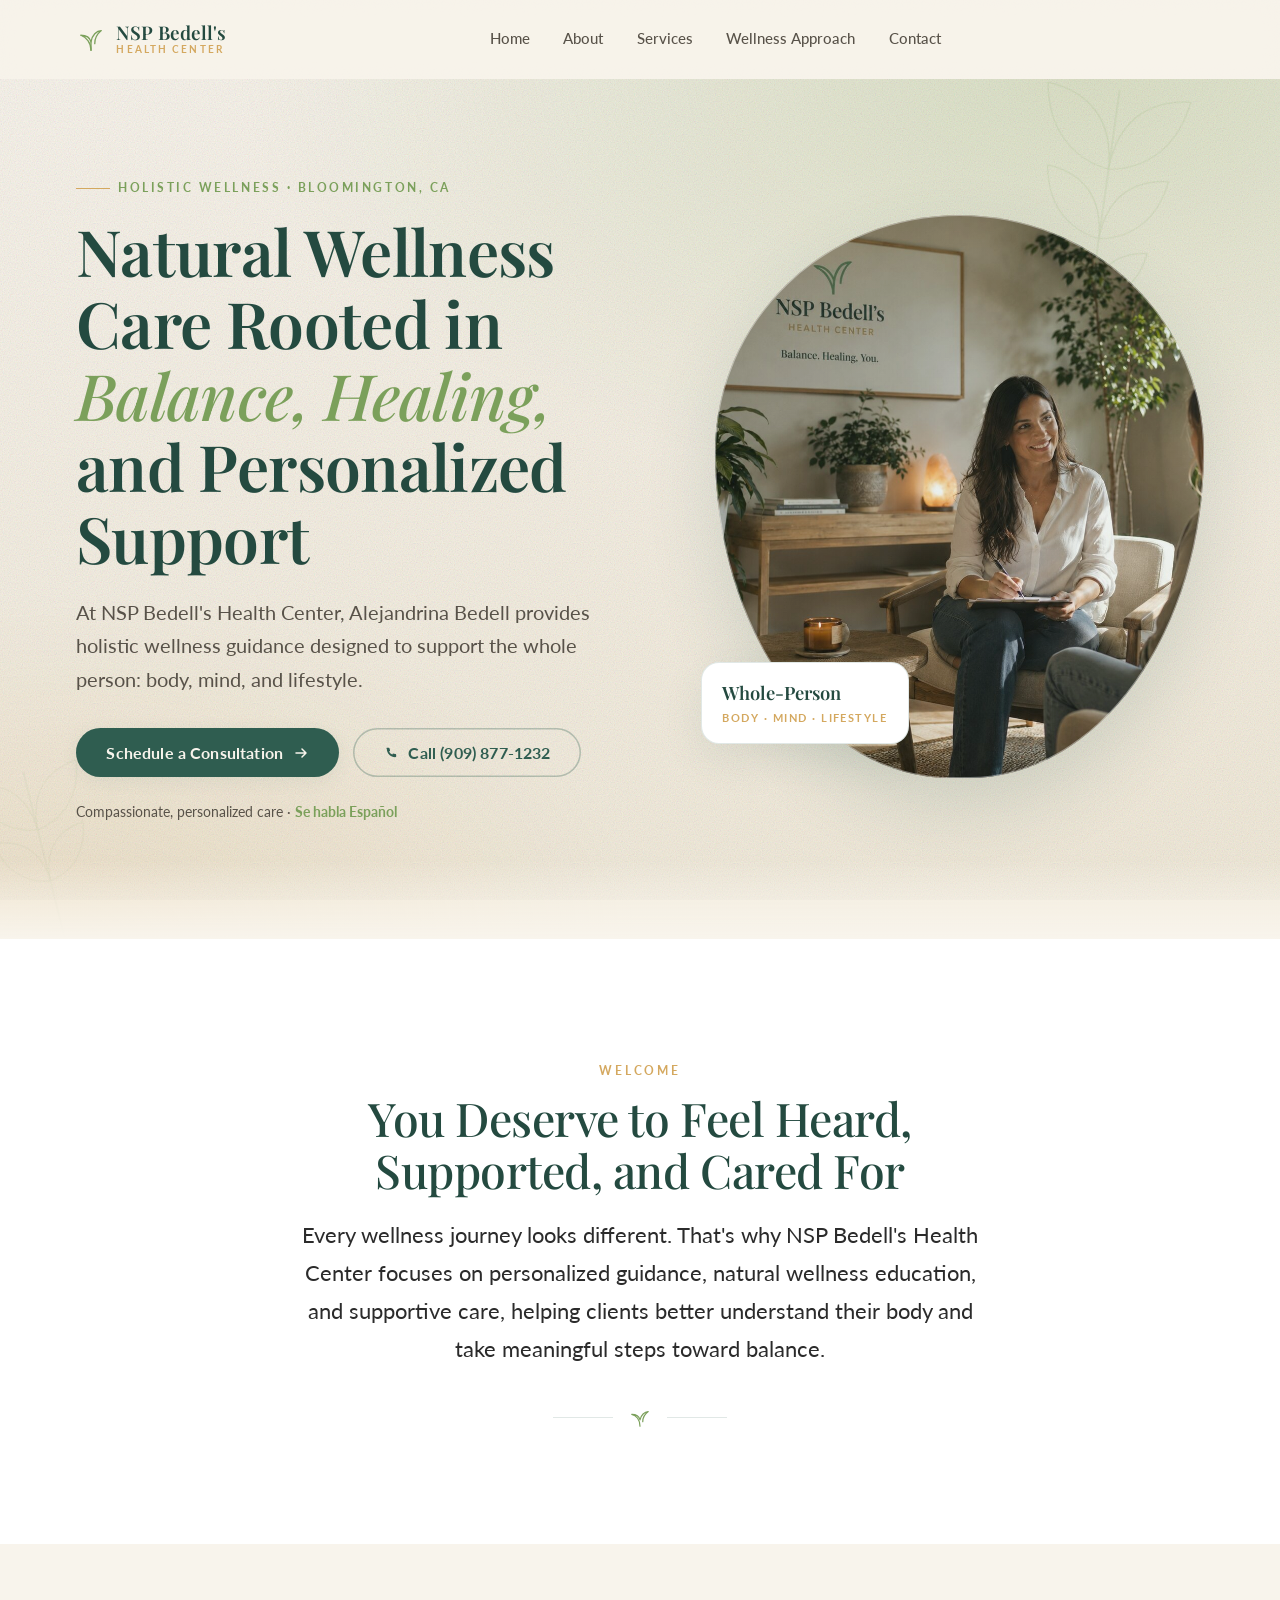
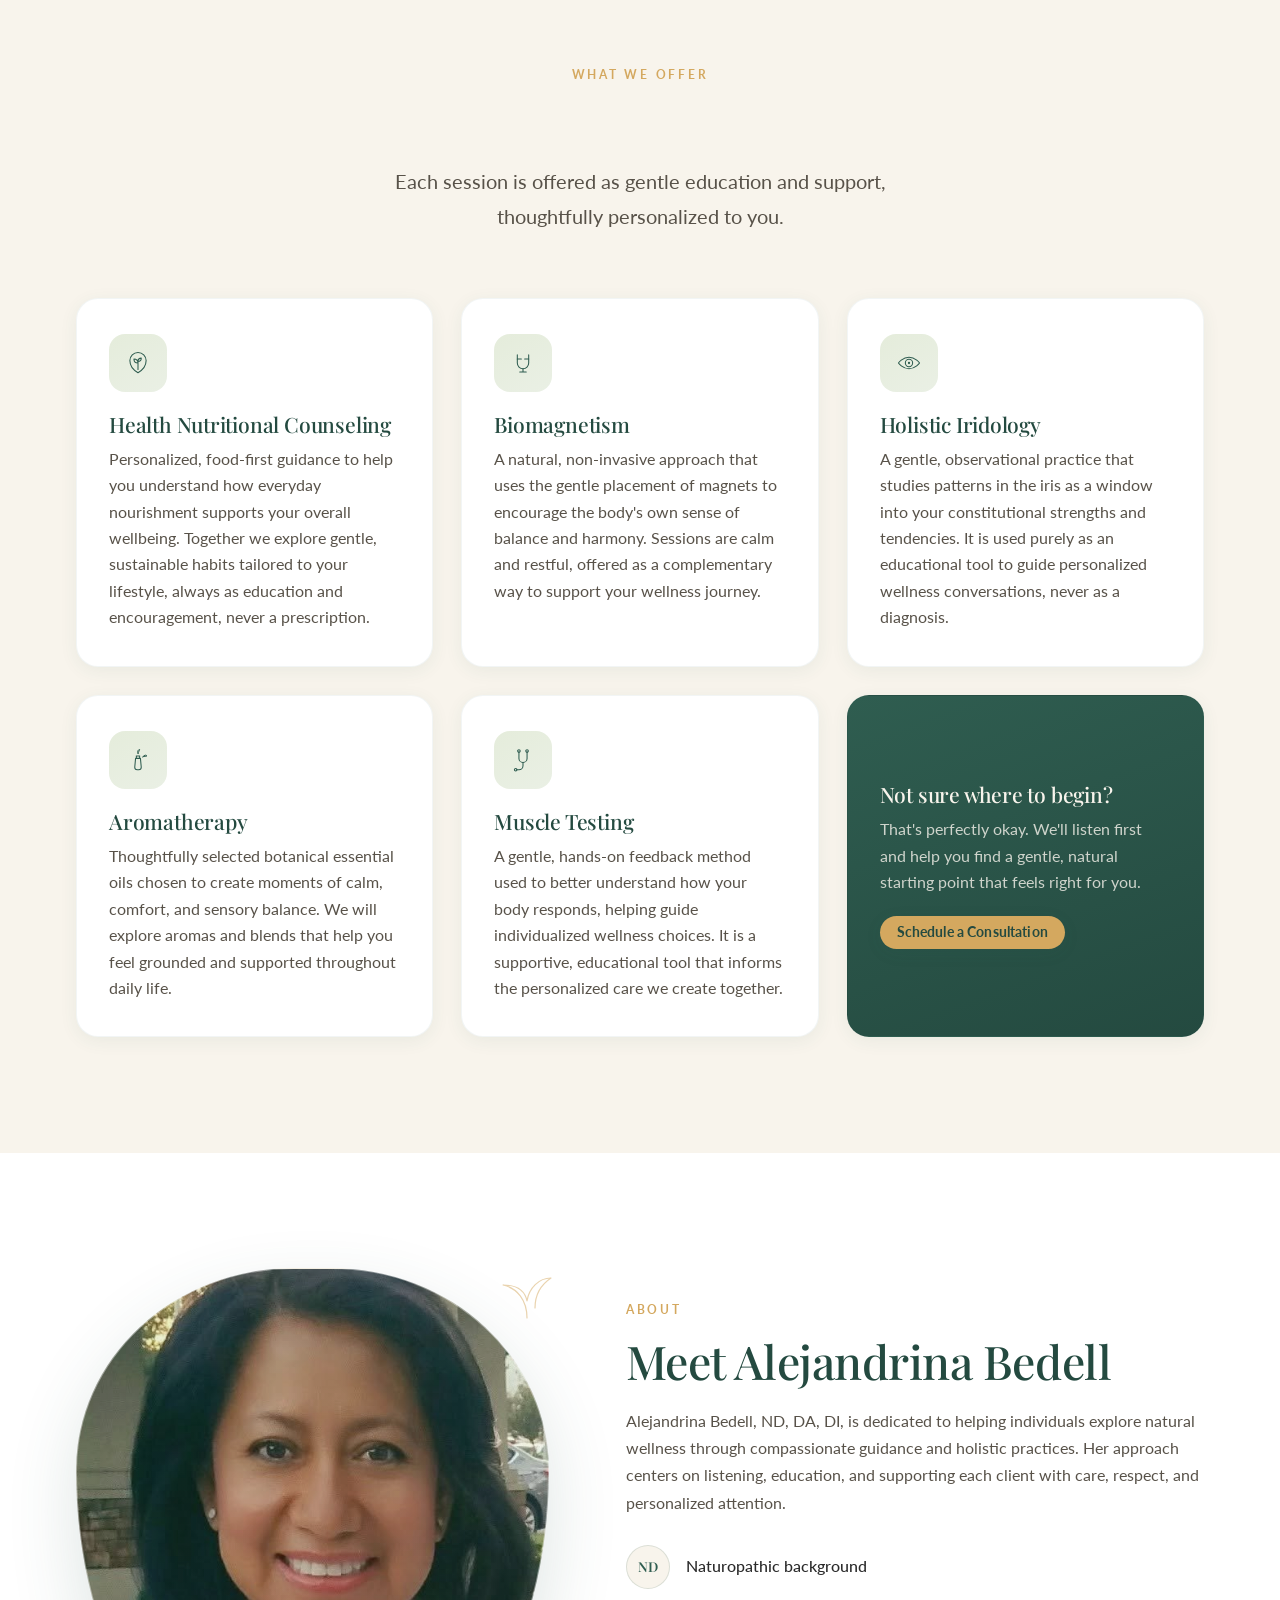
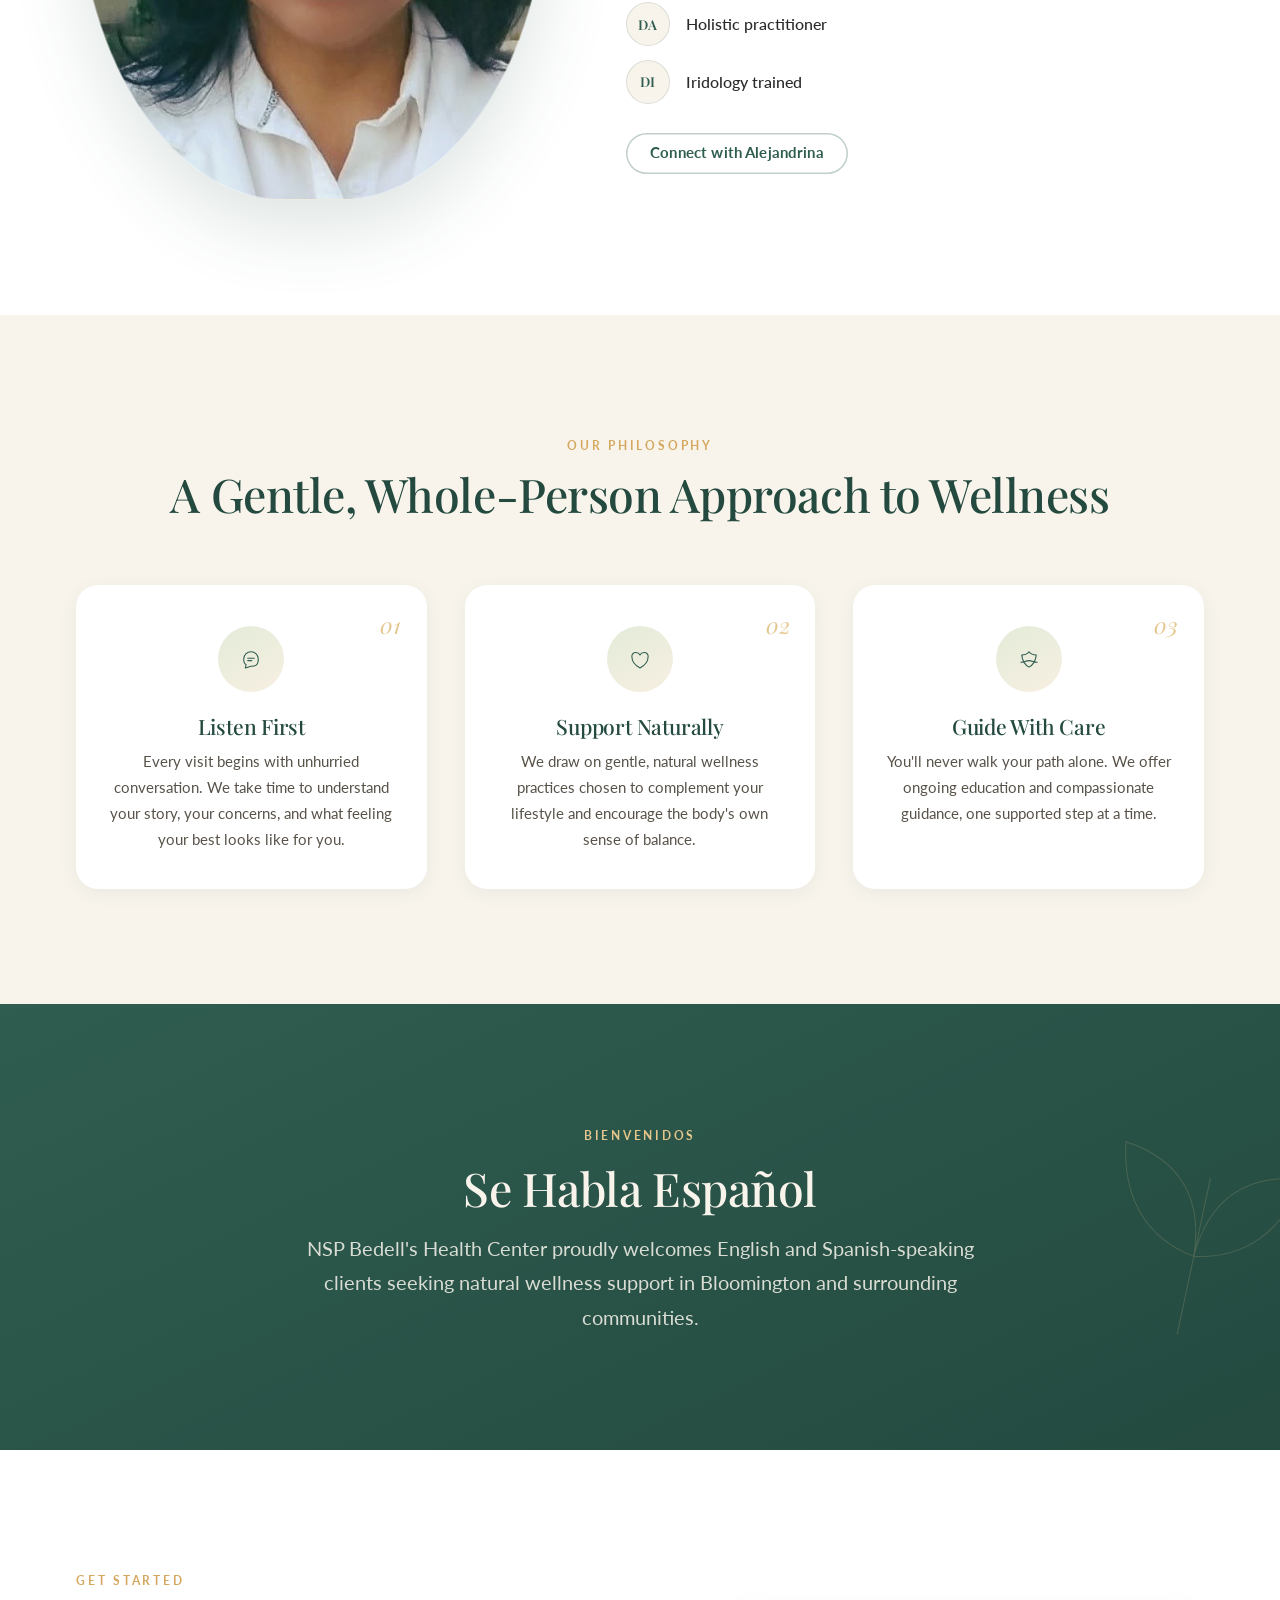
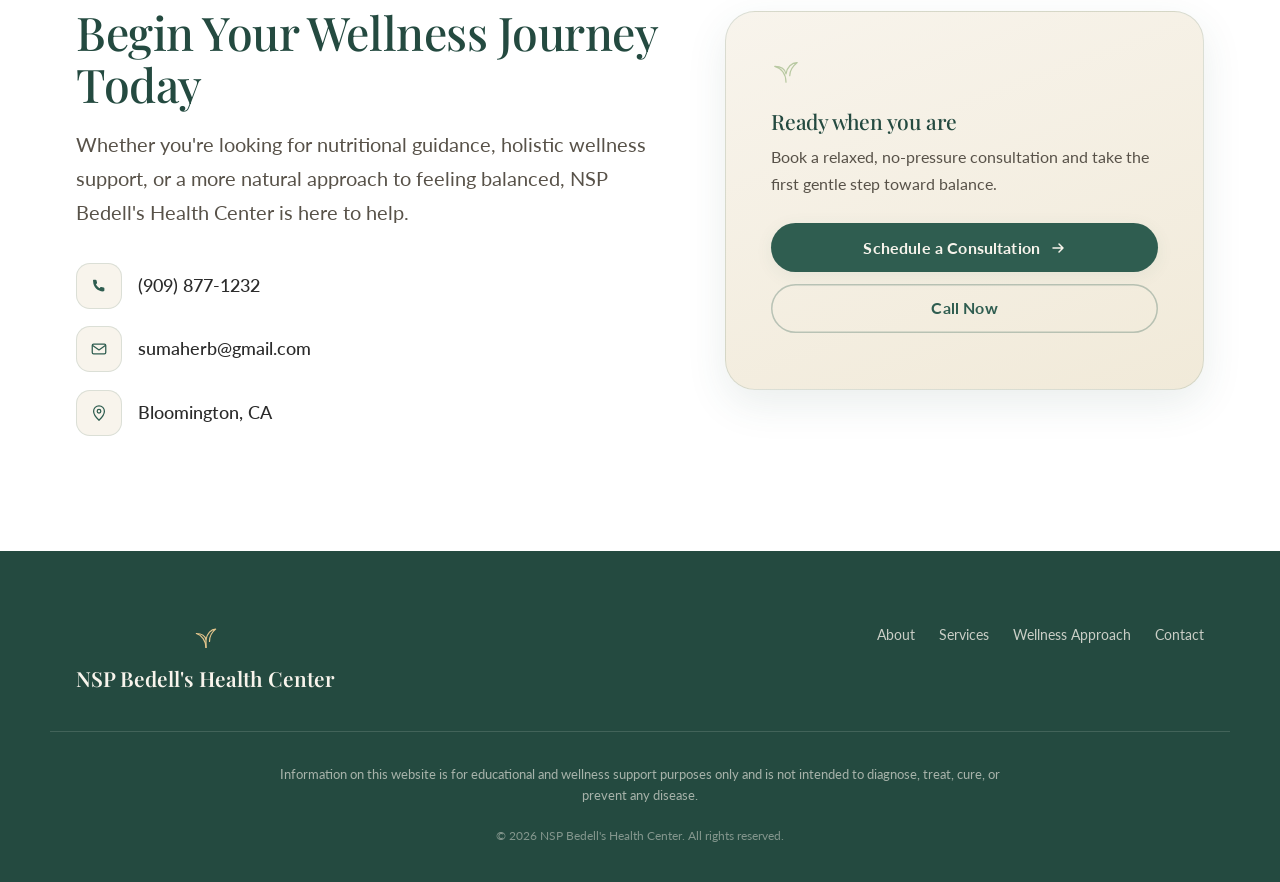
==== index.html @ cd0a21a1 "NSP Bedell's Health Center site: holistic wellness landing page Hero + welcome + services + about (A" ====
<!DOCTYPE html>
<html lang="en">
<head>
<meta charset="UTF-8" />
<meta name="viewport" content="width=device-width, initial-scale=1.0" />

<!-- ============ SEO / META ============ -->
<title>NSP Bedell's Health Center | Holistic Wellness Support in Bloomington, CA</title>
<meta name="description" content="Natural wellness guidance from Alejandrina Bedell, ND, DA, DI. Nutritional counseling, biomagnetism, iridology, aromatherapy & muscle testing in Bloomington, CA. Se habla Español." />
<meta name="theme-color" content="#F8F4EC" />
<link rel="canonical" href="https://nspbedellshealthcenter.com/" />

<!-- Open Graph -->
<meta property="og:type" content="website" />
<meta property="og:title" content="NSP Bedell's Health Center | Holistic Wellness Support in Bloomington, CA" />
<meta property="og:description" content="Natural wellness guidance from Alejandrina Bedell, ND, DA, DI, in Bloomington, CA. Se habla Español." />
<meta property="og:locale" content="en_US" />

<!-- ============ FONTS ============ -->
<link rel="preconnect" href="https://fonts.googleapis.com" />
<link rel="preconnect" href="https://fonts.gstatic.com" crossorigin />
<link href="https://fonts.googleapis.com/css2?family=Playfair+Display:ital,wght@0,400;0,500;0,600;0,700;1,400;1,500&family=Lato:wght@300;400;500;700&display=swap" rel="stylesheet" />

<link rel="stylesheet" href="styles.css?v=4" />

<!-- ============ LOCAL BUSINESS SCHEMA (JSON-LD) ============ -->
<script type="application/ld+json">
{
  "@context": "https://schema.org",
  "@type": "HealthAndBeautyBusiness",
  "name": "NSP Bedell's Health Center",
  "description": "Holistic wellness center offering natural wellness support, nutritional counseling, biomagnetism, holistic iridology, aromatherapy, and muscle testing in Bloomington, CA. Se habla Español.",
  "url": "https://nspbedellshealthcenter.com/",
  "telephone": "+1-909-877-1232",
  "email": "sumaherb@gmail.com",
  "image": "https://nspbedellshealthcenter.com/assets/og-image.jpg",
  "priceRange": "$$",
  "address": {
    "@type": "PostalAddress",
    "addressLocality": "Bloomington",
    "addressRegion": "CA",
    "addressCountry": "US"
  },
  "areaServed": [
    { "@type": "City", "name": "Bloomington" },
    { "@type": "AdministrativeArea", "name": "Inland Empire, California" }
  ],
  "knowsLanguage": ["en", "es"],
  "founder": {
    "@type": "Person",
    "name": "Alejandrina Bedell",
    "honorificSuffix": "ND, DA, DI",
    "jobTitle": "Holistic Wellness Practitioner"
  },
  "hasOfferCatalog": {
    "@type": "OfferCatalog",
    "name": "Holistic Wellness Services",
    "itemListElement": [
      { "@type": "Offer", "itemOffered": { "@type": "Service", "name": "Health Nutritional Counseling" } },
      { "@type": "Offer", "itemOffered": { "@type": "Service", "name": "Biomagnetism" } },
      { "@type": "Offer", "itemOffered": { "@type": "Service", "name": "Holistic Iridology" } },
      { "@type": "Offer", "itemOffered": { "@type": "Service", "name": "Aromatherapy" } },
      { "@type": "Offer", "itemOffered": { "@type": "Service", "name": "Muscle Testing" } }
    ]
  }
}
</script>
</head>

<body>

<!-- Grain / texture overlay for warmth -->
<div class="grain" aria-hidden="true"></div>

<!-- ===================================================================
     HEADER / NAVIGATION
==================================================================== -->
<header class="site-header" id="top">
  <div class="container nav-inner">
    <a href="#top" class="brand" aria-label="NSP Bedell's Health Center home">
      <span class="brand-mark" aria-hidden="true">
        <svg viewBox="0 0 32 32" width="30" height="30" fill="none">
          <path d="M16 28C16 20 11 14 5 12c6 0 10 3 11 7 1-7 6-12 11-12-5 4-7 9-7 14" stroke="currentColor" stroke-width="1.4" stroke-linecap="round" stroke-linejoin="round"/>
          <path d="M16 28v-9" stroke="currentColor" stroke-width="1.4" stroke-linecap="round"/>
        </svg>
      </span>
      <span class="brand-text">NSP&nbsp;Bedell's<span class="brand-sub">Health Center</span></span>
    </a>

    <nav class="nav-links" id="navLinks" aria-label="Primary">
      <a href="#top">Home</a>
      <a href="#about">About</a>
      <a href="#services">Services</a>
      <a href="#approach">Wellness Approach</a>
      <a href="#contact">Contact</a>
    </nav>

    <div class="nav-actions">
      <button class="nav-toggle" id="navToggle" aria-label="Open menu" aria-expanded="false" aria-controls="navLinks">
        <span></span><span></span><span></span>
      </button>
    </div>
  </div>
</header>

<main>

<!-- ===================================================================
     HERO
==================================================================== -->
<section class="hero" aria-labelledby="hero-title">
  <!-- Decorative botanical line-art -->
  <svg class="botanical botanical-1" viewBox="0 0 200 320" fill="none" aria-hidden="true">
    <path d="M100 320V40" stroke="currentColor" stroke-width="1.2"/>
    <path d="M100 120c-40-6-66-34-72-78 44 4 70 30 72 78ZM100 120c40-6 66-34 72-78-44 4-70 30-72 78ZM100 190c-34-5-56-29-61-66 37 3 59 25 61 66ZM100 190c34-5 56-29 61-66-37 3-59 25-61 66ZM100 252c-28-4-46-24-50-54 30 3 48 21 50 54ZM100 252c28-4 46-24 50-54-30 3-48 21-50 54Z" stroke="currentColor" stroke-width="1.1" fill="none"/>
  </svg>
  <svg class="botanical botanical-2" viewBox="0 0 200 320" fill="none" aria-hidden="true">
    <path d="M100 320V40" stroke="currentColor" stroke-width="1.2"/>
    <path d="M100 120c-40-6-66-34-72-78 44 4 70 30 72 78ZM100 120c40-6 66-34 72-78-44 4-70 30-72 78ZM100 190c-34-5-56-29-61-66 37 3 59 25 61 66ZM100 190c34-5 56-29 61-66-37 3-59 25-61 66Z" stroke="currentColor" stroke-width="1.1" fill="none"/>
  </svg>

  <div class="container hero-grid">
    <div class="hero-copy">
      <p class="eyebrow reveal" data-reveal>
        <span class="eyebrow-line"></span> Holistic Wellness · Bloomington, CA
      </p>
      <h1 id="hero-title" class="reveal" data-reveal data-delay="1">
        Natural Wellness Care Rooted in <em>Balance, Healing,</em> and Personalized Support
      </h1>
      <p class="hero-sub reveal" data-reveal data-delay="2">
        At NSP Bedell's Health Center, Alejandrina Bedell provides holistic wellness guidance
        designed to support the whole person: body, mind, and lifestyle.
      </p>
      <div class="hero-actions reveal" data-reveal data-delay="3">
        <button class="btn btn-solid btn-lg" data-booking>
          Schedule a Consultation
          <svg viewBox="0 0 16 16" width="16" height="16" fill="none" aria-hidden="true"><path d="M3 8h10M9 4l4 4-4 4" stroke="currentColor" stroke-width="1.5" stroke-linecap="round" stroke-linejoin="round"/></svg>
        </button>
        <a href="tel:+19098771232" class="btn btn-outline btn-lg">
          <svg viewBox="0 0 16 16" width="15" height="15" fill="none" aria-hidden="true"><path d="M3 4c0 5 4 9 9 9 .6 0 1-.5 1-1v-1.4c0-.4-.3-.8-.7-.9l-2-.5c-.4-.1-.8 0-1 .4l-.4.6C7.5 9.8 6.2 8.5 5.4 7l.6-.4c.4-.2.5-.6.4-1l-.5-2C5.8 3.3 5.4 3 5 3H3.6C2.7 3 2 3.6 3 4Z" fill="currentColor"/></svg>
          Call (909) 877-1232
        </a>
      </div>
      <p class="hero-trust reveal" data-reveal data-delay="4">
        Compassionate, personalized care · <strong>Se habla Español</strong>
      </p>
    </div>

    <div class="hero-figure reveal" data-reveal data-delay="2">
      <!-- Hero photo (assets/hero.jpg) set as .hero-photo background -->
      <div class="hero-photo" role="img" aria-label="A wellness consultation at NSP Bedell's Health Center"></div>
      <div class="hero-badge">
        <span class="hero-badge-num">Whole-Person</span>
        <span class="hero-badge-label">Body · Mind · Lifestyle</span>
      </div>
    </div>
  </div>

  <div class="hero-fade" aria-hidden="true"></div>
</section>

<!-- ===================================================================
     TRUST / WELCOME
==================================================================== -->
<section class="section welcome" aria-labelledby="welcome-title">
  <div class="container narrow center">
    <span class="kicker reveal" data-reveal>Welcome</span>
    <h2 id="welcome-title" class="reveal" data-reveal data-delay="1">
      You Deserve to Feel Heard, Supported, and Cared For
    </h2>
    <p class="lead reveal" data-reveal data-delay="2">
      Every wellness journey looks different. That's why NSP Bedell's Health Center focuses on
      personalized guidance, natural wellness education, and supportive care, helping clients
      better understand their body and take meaningful steps toward balance.
    </p>
    <div class="leaf-divider reveal" data-reveal data-delay="3" aria-hidden="true">
      <span></span>
      <svg viewBox="0 0 24 24" width="22" height="22" fill="none"><path d="M12 21c0-7-4-12-9-13 5 0 8 2 9 6 1-5 5-9 9-9-4 3-6 7-6 11" stroke="currentColor" stroke-width="1.3" stroke-linecap="round" stroke-linejoin="round"/></svg>
      <span></span>
    </div>
  </div>
</section>

<!-- ===================================================================
     SERVICES
==================================================================== -->
<section class="section services" id="services" aria-labelledby="services-title">
  <div class="container">
    <div class="section-head center">
      <span class="kicker reveal" data-reveal>What We Offer</span>
      <h2 id="services-title" class="reveal" data-reveal data-delay="1">Natural Wellness Services</h2>
      <p class="lead reveal" data-reveal data-delay="2">
        Each session is offered as gentle education and support, thoughtfully personalized to you.
      </p>
    </div>

    <div class="services-grid">
      <!-- Nutritional Counseling -->
      <article class="card reveal" data-reveal>
        <span class="card-icon" aria-hidden="true">
          <svg viewBox="0 0 32 32" width="26" height="26" fill="none"><path d="M16 28c7-4 10-9 10-15a10 10 0 0 0-20 0c0 6 3 11 10 15Z" stroke="currentColor" stroke-width="1.3"/><path d="M16 24V12M16 16c-3 0-5-2-5-5 3 0 5 2 5 5Zm0-2c2.5 0 4-1.5 4-4-2.5 0-4 1.5-4 4Z" stroke="currentColor" stroke-width="1.3" stroke-linecap="round" stroke-linejoin="round"/></svg>
        </span>
        <h3>Health Nutritional Counseling</h3>
        <p>Personalized, food-first guidance to help you understand how everyday nourishment supports your overall wellbeing. Together we explore gentle, sustainable habits tailored to your lifestyle, always as education and encouragement, never a prescription.</p>
      </article>

      <!-- Biomagnetism -->
      <article class="card reveal" data-reveal data-delay="1">
        <span class="card-icon" aria-hidden="true">
          <svg viewBox="0 0 32 32" width="26" height="26" fill="none"><path d="M9 6v10a7 7 0 0 0 14 0V6" stroke="currentColor" stroke-width="1.3" stroke-linecap="round"/><path d="M9 11h5M18 11h5" stroke="currentColor" stroke-width="1.3" stroke-linecap="round"/><path d="M16 23v4M12 27h8" stroke="currentColor" stroke-width="1.3" stroke-linecap="round"/></svg>
        </span>
        <h3>Biomagnetism</h3>
        <p>A natural, non-invasive approach that uses the gentle placement of magnets to encourage the body's own sense of balance and harmony. Sessions are calm and restful, offered as a complementary way to support your wellness journey.</p>
      </article>

      <!-- Holistic Iridology -->
      <article class="card reveal" data-reveal data-delay="2">
        <span class="card-icon" aria-hidden="true">
          <svg viewBox="0 0 32 32" width="26" height="26" fill="none"><path d="M16 9C8 9 3 16 3 16s5 7 13 7 13-7 13-7-5-7-13-7Z" stroke="currentColor" stroke-width="1.3"/><circle cx="16" cy="16" r="4.5" stroke="currentColor" stroke-width="1.3"/><circle cx="16" cy="16" r="1.4" fill="currentColor"/></svg>
        </span>
        <h3>Holistic Iridology</h3>
        <p>A gentle, observational practice that studies patterns in the iris as a window into your constitutional strengths and tendencies. It is used purely as an educational tool to guide personalized wellness conversations, never as a diagnosis.</p>
      </article>

      <!-- Aromatherapy -->
      <article class="card reveal" data-reveal data-delay="3">
        <span class="card-icon" aria-hidden="true">
          <svg viewBox="0 0 32 32" width="26" height="26" fill="none"><path d="M13 14h6l1 11a3 3 0 0 1-3 3h-2a3 3 0 0 1-3-3l1-11Z" stroke="currentColor" stroke-width="1.3" stroke-linejoin="round"/><path d="M14 14v-3h4v3" stroke="currentColor" stroke-width="1.3"/><path d="M16 8c0-2 2-3 2-5-2 .5-3 2-2 5ZM22 12c2-1 4 0 5-1-1-1.5-3-1.5-5 1Z" stroke="currentColor" stroke-width="1.2" stroke-linecap="round" stroke-linejoin="round"/></svg>
        </span>
        <h3>Aromatherapy</h3>
        <p>Thoughtfully selected botanical essential oils chosen to create moments of calm, comfort, and sensory balance. We will explore aromas and blends that help you feel grounded and supported throughout daily life.</p>
      </article>

      <!-- Muscle Testing -->
      <article class="card reveal" data-reveal data-delay="4">
        <span class="card-icon" aria-hidden="true">
          <svg viewBox="0 0 32 32" width="26" height="26" fill="none"><path d="M11 6v8a5 5 0 0 0 10 0V6" stroke="currentColor" stroke-width="1.3" stroke-linecap="round"/><path d="M16 19v4a5 5 0 0 1-5 5H8" stroke="currentColor" stroke-width="1.3" stroke-linecap="round"/><circle cx="11" cy="5" r="1.6" stroke="currentColor" stroke-width="1.3"/><circle cx="21" cy="5" r="1.6" stroke="currentColor" stroke-width="1.3"/><circle cx="7" cy="28" r="1.6" stroke="currentColor" stroke-width="1.3"/></svg>
        </span>
        <h3>Muscle Testing</h3>
        <p>A gentle, hands-on feedback method used to better understand how your body responds, helping guide individualized wellness choices. It is a supportive, educational tool that informs the personalized care we create together.</p>
      </article>

      <!-- Closing prompt card -->
      <article class="card card-cta reveal" data-reveal data-delay="5">
        <h3>Not sure where to begin?</h3>
        <p>That's perfectly okay. We'll listen first and help you find a gentle, natural starting point that feels right for you.</p>
        <button class="btn btn-solid btn-sm" data-booking>Schedule a Consultation</button>
      </article>
    </div>
  </div>
</section>

<!-- ===================================================================
     ABOUT
==================================================================== -->
<section class="section about" id="about" aria-labelledby="about-title">
  <div class="container about-grid">
    <div class="about-photo reveal" data-reveal>
      <!-- Practitioner portrait (assets/alejandrina.jpg) set as .about-frame background -->
      <div class="about-frame" role="img" aria-label="Portrait of Alejandrina Bedell, ND"></div>
      <span class="about-ornament" aria-hidden="true">
        <svg viewBox="0 0 80 80" width="80" height="80" fill="none"><path d="M40 76c0-18-10-30-24-33 14 0 22 6 24 16 2-13 12-23 24-23-12 8-16 18-16 30" stroke="currentColor" stroke-width="1.2" stroke-linecap="round" stroke-linejoin="round"/></svg>
      </span>
    </div>

    <div class="about-copy">
      <span class="kicker reveal" data-reveal>About</span>
      <h2 id="about-title" class="reveal" data-reveal data-delay="1">Meet Alejandrina Bedell</h2>
      <p class="reveal" data-reveal data-delay="2">
        Alejandrina Bedell, ND, DA, DI, is dedicated to helping individuals explore natural wellness
        through compassionate guidance and holistic practices. Her approach centers on listening,
        education, and supporting each client with care, respect, and personalized attention.
      </p>
      <ul class="credentials reveal" data-reveal data-delay="3">
        <li><span>ND</span> Naturopathic background</li>
        <li><span>DA</span> Holistic practitioner</li>
        <li><span>DI</span> Iridology trained</li>
      </ul>
      <a href="#contact" class="btn btn-outline btn-md reveal" data-reveal data-delay="4">Connect with Alejandrina</a>
    </div>
  </div>
</section>

<!-- ===================================================================
     WELLNESS APPROACH
==================================================================== -->
<section class="section approach" id="approach" aria-labelledby="approach-title">
  <div class="container">
    <div class="section-head center">
      <span class="kicker reveal" data-reveal>Our Philosophy</span>
      <h2 id="approach-title" class="reveal" data-reveal data-delay="1">A Gentle, Whole-Person Approach to Wellness</h2>
    </div>

    <div class="approach-grid">
      <div class="step reveal" data-reveal>
        <span class="step-num">01</span>
        <span class="step-icon" aria-hidden="true">
          <svg viewBox="0 0 32 32" width="26" height="26" fill="none"><path d="M16 25c5 0 9-1 9-9 0-5-4-9-9-9s-9 4-9 9c0 4 1 6 3 7l-1 4 7-2Z" stroke="currentColor" stroke-width="1.3" stroke-linejoin="round"/><path d="M12 15h8M12 18h5" stroke="currentColor" stroke-width="1.3" stroke-linecap="round"/></svg>
        </span>
        <h3>Listen First</h3>
        <p>Every visit begins with unhurried conversation. We take time to understand your story, your concerns, and what feeling your best looks like for you.</p>
      </div>

      <div class="step reveal" data-reveal data-delay="1">
        <span class="step-num">02</span>
        <span class="step-icon" aria-hidden="true">
          <svg viewBox="0 0 32 32" width="26" height="26" fill="none"><path d="M16 27c-6-3-10-8-10-14 0-3 2-5 5-5 2 0 4 1 5 3 1-2 3-3 5-3 3 0 5 2 5 5 0 6-4 11-10 14Z" stroke="currentColor" stroke-width="1.3" stroke-linejoin="round"/></svg>
        </span>
        <h3>Support Naturally</h3>
        <p>We draw on gentle, natural wellness practices chosen to complement your lifestyle and encourage the body's own sense of balance.</p>
      </div>

      <div class="step reveal" data-reveal data-delay="2">
        <span class="step-num">03</span>
        <span class="step-icon" aria-hidden="true">
          <svg viewBox="0 0 32 32" width="26" height="26" fill="none"><path d="M6 20c4 0 6-2 10-2s6 2 10 2" stroke="currentColor" stroke-width="1.3" stroke-linecap="round"/><path d="M16 7c2 3 6 4 9 4-1 8-5 13-9 15-4-2-8-7-9-15 3 0 7-1 9-4Z" stroke="currentColor" stroke-width="1.3" stroke-linejoin="round"/></svg>
        </span>
        <h3>Guide With Care</h3>
        <p>You'll never walk your path alone. We offer ongoing education and compassionate guidance, one supported step at a time.</p>
      </div>
    </div>
  </div>
</section>

<!-- ===================================================================
     BILINGUAL WELCOME
==================================================================== -->
<section class="section bilingual" aria-labelledby="bilingual-title">
  <div class="container narrow center">
    <span class="kicker light reveal" data-reveal>Bienvenidos</span>
    <h2 id="bilingual-title" class="reveal" data-reveal data-delay="1">Se Habla Español</h2>
    <p class="lead light reveal" data-reveal data-delay="2">
      NSP Bedell's Health Center proudly welcomes English and Spanish-speaking clients seeking
      natural wellness support in Bloomington and surrounding communities.
    </p>
  </div>
  <svg class="bilingual-leaf" viewBox="0 0 240 240" fill="none" aria-hidden="true"><path d="M120 230V70" stroke="currentColor" stroke-width="1"/><path d="M120 150c-50-8-82-42-90-98 55 6 87 38 90 98ZM120 150c50-8 82-42 90-98-55 6-87 38-90 98Z" stroke="currentColor" stroke-width="1"/></svg>
</section>

<!-- ===================================================================
     CONTACT / BOOKING
==================================================================== -->
<section class="section contact" id="contact" aria-labelledby="contact-title">
  <div class="container contact-grid">
    <div class="contact-copy">
      <span class="kicker reveal" data-reveal>Get Started</span>
      <h2 id="contact-title" class="reveal" data-reveal data-delay="1">Begin Your Wellness Journey Today</h2>
      <p class="lead reveal" data-reveal data-delay="2">
        Whether you're looking for nutritional guidance, holistic wellness support, or a more natural
        approach to feeling balanced, NSP Bedell's Health Center is here to help.
      </p>

      <ul class="contact-details reveal" data-reveal data-delay="3">
        <li>
          <span class="contact-ico" aria-hidden="true">
            <svg viewBox="0 0 20 20" width="18" height="18" fill="none"><path d="M3.5 5c0 6 5 11 11 11 .7 0 1.5-.6 1.5-1.3v-1.8c0-.5-.4-1-.9-1.1l-2.5-.6c-.5-.1-1 0-1.3.5l-.5.7C9 11.4 7.5 9.9 6.6 8l.7-.5c.5-.3.6-.8.5-1.3l-.6-2.5C7 3.2 6.6 3 6.1 3H4.3C3.6 3 3 3.6 3.5 5Z" fill="currentColor"/></svg>
          </span>
          <a href="tel:+19098771232">(909) 877-1232</a>
        </li>
        <li>
          <span class="contact-ico" aria-hidden="true">
            <svg viewBox="0 0 20 20" width="18" height="18" fill="none"><rect x="2.5" y="4.5" width="15" height="11" rx="1.5" stroke="currentColor" stroke-width="1.4"/><path d="m3 6 7 5 7-5" stroke="currentColor" stroke-width="1.4" stroke-linecap="round" stroke-linejoin="round"/></svg>
          </span>
          <a href="mailto:sumaherb@gmail.com">sumaherb@gmail.com</a>
        </li>
        <li>
          <span class="contact-ico" aria-hidden="true">
            <svg viewBox="0 0 20 20" width="18" height="18" fill="none"><path d="M10 18s6-5.5 6-10A6 6 0 0 0 4 8c0 4.5 6 10 6 10Z" stroke="currentColor" stroke-width="1.4"/><circle cx="10" cy="8" r="2" stroke="currentColor" stroke-width="1.4"/></svg>
          </span>
          <span>Bloomington, CA</span>
        </li>
      </ul>
    </div>

    <div class="contact-card reveal" data-reveal data-delay="2">
      <span class="contact-card-leaf" aria-hidden="true">
        <svg viewBox="0 0 32 32" width="30" height="30" fill="none"><path d="M16 28c0-9-5-15-12-17 7 0 11 3 12 8 1-7 6-12 12-12-5 4-8 9-8 14" stroke="currentColor" stroke-width="1.3" stroke-linecap="round" stroke-linejoin="round"/></svg>
      </span>
      <h3>Ready when you are</h3>
      <p>Book a relaxed, no-pressure consultation and take the first gentle step toward balance.</p>
      <button class="btn btn-solid btn-lg full" data-booking>
        Schedule a Consultation
        <svg viewBox="0 0 16 16" width="16" height="16" fill="none" aria-hidden="true"><path d="M3 8h10M9 4l4 4-4 4" stroke="currentColor" stroke-width="1.5" stroke-linecap="round" stroke-linejoin="round"/></svg>
      </button>
      <a href="tel:+19098771232" class="btn btn-outline btn-lg full">Call Now</a>
    </div>
  </div>
</section>

</main>

<!-- ===================================================================
     FOOTER
==================================================================== -->
<footer class="site-footer">
  <div class="container footer-inner">
    <div class="footer-brand">
      <span class="brand-mark" aria-hidden="true">
        <svg viewBox="0 0 32 32" width="28" height="28" fill="none"><path d="M16 28C16 20 11 14 5 12c6 0 10 3 11 7 1-7 6-12 11-12-5 4-7 9-7 14" stroke="currentColor" stroke-width="1.4" stroke-linecap="round" stroke-linejoin="round"/><path d="M16 28v-9" stroke="currentColor" stroke-width="1.4" stroke-linecap="round"/></svg>
      </span>
      <p class="footer-name">NSP Bedell's Health Center</p>
    </div>

    <nav class="footer-nav" aria-label="Footer">
      <a href="#about">About</a>
      <a href="#services">Services</a>
      <a href="#approach">Wellness Approach</a>
      <a href="#contact">Contact</a>
    </nav>
  </div>

  <div class="container">
    <p class="disclaimer">
      Information on this website is for educational and wellness support purposes only and is not
      intended to diagnose, treat, cure, or prevent any disease.
    </p>
    <p class="copyright">© <span id="year"></span> NSP Bedell's Health Center. All rights reserved.</p>
  </div>
</footer>

<!-- ===================================================================
     BOOKING MODAL  (GoHighLevel calendar)
     The iframe src is deferred (data-src) and injected on first open so
     the widget loads fresh at full height and never blocks initial paint.
==================================================================== -->
<div class="modal" id="bookingModal" role="dialog" aria-modal="true" aria-labelledby="modalTitle" hidden>
  <div class="modal-overlay" data-close></div>
  <div class="modal-card" role="document">
    <div class="modal-head">
      <div class="modal-head-text">
        <span class="modal-kicker">NSP Bedell's Health Center</span>
        <h2 id="modalTitle">Schedule a Consultation</h2>
      </div>
      <button class="modal-close" data-close aria-label="Close booking window">
        <svg viewBox="0 0 24 24" width="22" height="22" fill="none"><path d="M6 6l12 12M18 6L6 18" stroke="currentColor" stroke-width="1.6" stroke-linecap="round"/></svg>
      </button>
    </div>
    <div class="modal-body">
      <div class="modal-loader" id="modalLoader" aria-hidden="true">
        <span class="spinner"></span>
        <p>Loading the booking calendar…</p>
      </div>
      <!-- GHL iframe: src is swapped in from data-src on first open -->
      <iframe
        id="bookingIframe"
        title="Booking calendar"
        data-src="https://api.leadconnectorhq.com/widget/booking/OFrJ1br8v5EGTVoc6ekA"
        style="width:100%;border:none;overflow:hidden;min-height:720px;"
        scrolling="no"></iframe>
    </div>
  </div>
</div>

<script src="https://link.msgsndr.com/js/form_embed.js" type="text/javascript"></script>
<script src="script.js"></script>
</body>
</html>
---- styles.css ----
/* ============================================================
   NSP Bedell's Health Center
   Elegant holistic wellness · cream / sage / gold
   ============================================================ */

:root{
  /* Palette */
  --cream:      #F8F4EC;
  --cream-deep: #F1EAD9;
  --sage:       #7BA05B;
  --sage-soft:  #A8C188;
  --green:      #2F5D50;
  --green-deep: #244A40;
  --gold:       #D4A85F;
  --gold-soft:  #E4C58C;
  --charcoal:   #2B2B2B;
  --ink-soft:   #585249;
  --white:      #FFFFFF;

  --line:       rgba(47,93,80,.14);
  --shadow-sm:  0 4px 18px rgba(47,93,80,.07);
  --shadow-md:  0 14px 40px rgba(47,93,80,.10);
  --shadow-lg:  0 28px 70px rgba(47,93,80,.16);

  --serif: "Playfair Display", Georgia, "Times New Roman", serif;
  --sans:  "Lato", -apple-system, BlinkMacSystemFont, "Segoe UI", sans-serif;

  --radius:   22px;
  --radius-lg:30px;
  --container:1180px;
  --ease: cubic-bezier(.22,.61,.36,1);
}

/* ---------- Reset ---------- */
*{ box-sizing:border-box; margin:0; padding:0; }
html{ scroll-behavior:smooth; scroll-padding-top:92px; -webkit-text-size-adjust:100%; }
body{
  font-family:var(--sans);
  font-weight:400;
  color:var(--charcoal);
  background:var(--cream);
  line-height:1.7;
  overflow-x:hidden;
  -webkit-font-smoothing:antialiased;
}
img{ max-width:100%; display:block; }
a{ color:inherit; text-decoration:none; }
button{ font-family:inherit; cursor:pointer; border:none; background:none; }
::selection{ background:var(--sage-soft); color:var(--green-deep); }

/* ---------- Grain overlay ---------- */
.grain{
  position:fixed; inset:0; z-index:1; pointer-events:none; opacity:.5;
  mix-blend-mode:multiply;
  background-image:url("data:image/svg+xml,%3Csvg xmlns='http://www.w3.org/2000/svg' width='160' height='160'%3E%3Cfilter id='n'%3E%3CfeTurbulence type='fractalNoise' baseFrequency='0.85' numOctaves='2' stitchTiles='stitch'/%3E%3C/filter%3E%3Crect width='100%25' height='100%25' filter='url(%23n)' opacity='0.5'/%3E%3C/svg%3E");
}

/* ---------- Layout ---------- */
.container{ width:100%; max-width:var(--container); margin:0 auto; padding:0 26px; position:relative; z-index:2; }
.narrow{ max-width:760px; }
.center{ text-align:center; }
.section{ padding:clamp(64px,9vw,120px) 0; position:relative; }

/* ---------- Typography ---------- */
h1,h2,h3{ font-family:var(--serif); font-weight:500; color:var(--green-deep); line-height:1.12; letter-spacing:-.01em; }
h1{ font-size:clamp(2.35rem,5.4vw,4rem); font-weight:600; }
h1 em{ font-style:italic; font-weight:500; color:var(--sage); }
h2{ font-size:clamp(1.8rem,3.8vw,2.9rem); }
h3{ font-size:1.32rem; }
p{ color:var(--ink-soft); }

.eyebrow{
  display:inline-flex; align-items:center; gap:.7em;
  font-family:var(--sans); font-weight:700; font-size:.72rem;
  letter-spacing:.22em; text-transform:uppercase; color:var(--sage);
}
.eyebrow-line{ width:34px; height:1px; background:var(--gold); display:inline-block; }
.kicker{
  display:inline-block; font-family:var(--sans); font-weight:700;
  font-size:.72rem; letter-spacing:.24em; text-transform:uppercase;
  color:var(--gold); margin-bottom:1rem;
}
.kicker.light{ color:var(--gold-soft); }
.lead{ font-size:clamp(1.05rem,1.7vw,1.22rem); color:var(--ink-soft); line-height:1.75; }
.lead.light{ color:rgba(248,244,236,.85); }

.section-head{ margin-bottom:clamp(40px,5vw,64px); }
.section-head .lead{ max-width:560px; margin:1rem auto 0; }
.center .kicker{ margin-bottom:.8rem; }

/* ============================================================
   BUTTONS
   ============================================================ */
.btn{
  display:inline-flex; align-items:center; justify-content:center; gap:.6em;
  font-family:var(--sans); font-weight:700; font-size:.95rem; letter-spacing:.01em;
  border-radius:100px; transition:transform .35s var(--ease), box-shadow .35s var(--ease), background .35s var(--ease), color .35s var(--ease);
  white-space:nowrap; line-height:1;
}
.btn svg{ transition:transform .35s var(--ease); }
.btn-sm{ padding:.7em 1.25em; font-size:.85rem; }
.btn-md{ padding:.85em 1.6em; }
.btn-lg{ padding:1.05em 1.9em; font-size:1rem; }
.btn.full{ width:100%; }

.btn-solid{ background:var(--green); color:var(--cream); box-shadow:var(--shadow-sm); }
.btn-solid:hover{ background:var(--green-deep); transform:translateY(-2px); box-shadow:var(--shadow-md); }
.btn-solid:hover svg{ transform:translateX(3px); }

.btn-outline{ background:transparent; color:var(--green); box-shadow:inset 0 0 0 1.5px rgba(47,93,80,.3); }
.btn-outline:hover{ background:var(--green); color:var(--cream); transform:translateY(-2px); box-shadow:var(--shadow-sm); }

/* Gold accent for header call button */
.site-header .btn-solid{ background:var(--gold); color:var(--green-deep); }
.site-header .btn-solid:hover{ background:var(--gold-soft); }

/* ============================================================
   HEADER
   ============================================================ */
.site-header{
  position:sticky; top:0; z-index:100;
  background:rgba(248,244,236,.82);
  backdrop-filter:saturate(140%) blur(14px);
  -webkit-backdrop-filter:saturate(140%) blur(14px);
  border-bottom:1px solid transparent;
  transition:border-color .4s var(--ease), background .4s var(--ease), box-shadow .4s var(--ease);
}
.site-header.scrolled{ border-color:var(--line); box-shadow:0 6px 24px rgba(47,93,80,.06); }
.nav-inner{ display:flex; align-items:center; justify-content:space-between; min-height:78px; }

.brand{ display:flex; align-items:center; gap:.65rem; color:var(--green-deep); }
.brand-mark{ color:var(--sage); display:grid; place-items:center; flex-shrink:0; }
.brand-text{
  font-family:var(--serif); font-weight:600; font-size:1.18rem; line-height:1.05;
  display:flex; flex-direction:column;
}
.brand-sub{
  font-family:var(--sans); font-weight:700; font-size:.6rem; letter-spacing:.22em;
  text-transform:uppercase; color:var(--gold); margin-top:2px;
}

.nav-links{ display:flex; gap:2.1rem; }
.nav-links a{
  font-size:.92rem; font-weight:500; color:var(--ink-soft); position:relative; padding:.3rem 0;
  transition:color .3s var(--ease);
}
.nav-links a::after{
  content:""; position:absolute; left:0; bottom:-2px; width:0; height:1.5px;
  background:var(--gold); transition:width .35s var(--ease);
}
.nav-links a:hover{ color:var(--green-deep); }
.nav-links a:hover::after{ width:100%; }

.nav-actions{ display:flex; align-items:center; gap:.9rem; }

.nav-toggle{ display:none; flex-direction:column; gap:5px; padding:8px; }
.nav-toggle span{ width:24px; height:2px; background:var(--green-deep); border-radius:2px; transition:transform .35s var(--ease), opacity .25s; }
.nav-toggle.open span:nth-child(1){ transform:translateY(7px) rotate(45deg); }
.nav-toggle.open span:nth-child(2){ opacity:0; }
.nav-toggle.open span:nth-child(3){ transform:translateY(-7px) rotate(-45deg); }

/* ============================================================
   HERO
   ============================================================ */
.hero{
  position:relative; overflow:hidden;
  padding:clamp(48px,7vw,92px) 0 clamp(70px,9vw,120px);
  background:
    radial-gradient(120% 90% at 85% 0%, rgba(168,193,136,.34) 0%, transparent 55%),
    radial-gradient(90% 80% at 5% 100%, rgba(212,168,95,.16) 0%, transparent 50%),
    linear-gradient(170deg, var(--cream) 0%, var(--cream-deep) 100%);
}
.hero-grid{
  display:grid; grid-template-columns:1.08fr .92fr; gap:clamp(36px,5vw,72px);
  align-items:center;
}
.hero-copy{ max-width:600px; }
.hero h1{ margin:1.1rem 0 1.4rem; }
.hero-sub{ font-size:clamp(1.05rem,1.7vw,1.22rem); max-width:520px; }
.hero-actions{ display:flex; flex-wrap:wrap; gap:.9rem; margin:2rem 0 1.4rem; }
.hero-trust{ font-size:.9rem; color:var(--ink-soft); }
.hero-trust strong{ color:var(--sage); font-weight:700; }

/* Hero figure */
.hero-figure{ position:relative; }
.hero-photo{
  position:relative; aspect-ratio:4/4.6; border-radius:50% 50% 48% 48% / 42% 42% 58% 58%;
  background:
    linear-gradient(160deg, rgba(47,93,80,.14), rgba(168,193,136,.08)),
    url('assets/hero.jpg') 18% center / cover no-repeat,
    var(--cream-deep);
  box-shadow:var(--shadow-lg), inset 0 0 0 1px rgba(255,255,255,.4);
  overflow:hidden;
}
.photo-placeholder{
  position:absolute; inset:0; display:flex; flex-direction:column;
  align-items:center; justify-content:center; gap:.7rem;
  color:rgba(255,255,255,.85); text-align:center;
}
.photo-placeholder span{ font-size:.78rem; letter-spacing:.12em; text-transform:uppercase; font-weight:700; }

.hero-badge{
  position:absolute; left:-14px; bottom:34px;
  background:var(--white); border-radius:18px; padding:.9rem 1.3rem;
  box-shadow:var(--shadow-md); display:flex; flex-direction:column;
  border:1px solid var(--line);
}
.hero-badge-num{ font-family:var(--serif); font-size:1.15rem; color:var(--green-deep); font-weight:600; }
.hero-badge-label{ font-size:.66rem; letter-spacing:.14em; text-transform:uppercase; color:var(--gold); font-weight:700; margin-top:2px; }

/* Botanical line-art */
.botanical{ position:absolute; color:var(--sage); opacity:.16; pointer-events:none; z-index:1; }
.botanical-1{ width:200px; top:-30px; right:6%; transform:rotate(8deg); }
.botanical-2{ width:150px; bottom:-40px; left:-30px; transform:rotate(-14deg); opacity:.12; }
.hero-fade{ position:absolute; left:0; right:0; bottom:0; height:80px; background:linear-gradient(to bottom, transparent, var(--cream)); z-index:1; }

/* ============================================================
   WELCOME
   ============================================================ */
.welcome{ background:var(--white); }
.welcome .lead{ margin-top:1.2rem; font-size:clamp(1.15rem,2vw,1.4rem); color:var(--charcoal); line-height:1.7; }
.leaf-divider{ display:flex; align-items:center; justify-content:center; gap:1rem; margin-top:2.4rem; color:var(--sage); }
.leaf-divider span{ width:60px; height:1px; background:var(--line); }

/* ============================================================
   SERVICES
   ============================================================ */
.services{ background:var(--cream); }
.services-grid{ display:grid; grid-template-columns:repeat(3,1fr); gap:clamp(18px,2.2vw,28px); }
.card{
  background:var(--white); border-radius:var(--radius); padding:2.2rem 2rem;
  box-shadow:var(--shadow-sm); border:1px solid rgba(47,93,80,.06);
  position:relative; overflow:hidden;
  transition:transform .45s var(--ease), box-shadow .45s var(--ease);
}
.card::before{
  content:""; position:absolute; top:0; left:0; right:0; height:3px;
  background:linear-gradient(90deg, var(--sage), var(--gold)); transform:scaleX(0);
  transform-origin:left; transition:transform .5s var(--ease);
}
.card:hover{ transform:translateY(-6px); box-shadow:var(--shadow-md); }
.card:hover::before{ transform:scaleX(1); }
.card-icon{
  display:grid; place-items:center; width:58px; height:58px; border-radius:16px;
  background:linear-gradient(150deg, rgba(168,193,136,.3), rgba(123,160,91,.16));
  color:var(--green); margin-bottom:1.3rem;
}
.card h3{ margin-bottom:.6rem; }
.card p{ font-size:.97rem; }

.card-cta{
  background:linear-gradient(160deg, var(--green) 0%, var(--green-deep) 100%);
  display:flex; flex-direction:column; align-items:flex-start; justify-content:center;
}
.card-cta::before{ display:none; }
.card-cta h3{ color:var(--cream); }
.card-cta p{ color:rgba(248,244,236,.8); margin-bottom:1.3rem; }
.card-cta .btn-solid{ background:var(--gold); color:var(--green-deep); }
.card-cta .btn-solid:hover{ background:var(--gold-soft); }

/* ============================================================
   ABOUT
   ============================================================ */
.about{ background:var(--white); }
.about-grid{ display:grid; grid-template-columns:.9fr 1.1fr; gap:clamp(40px,6vw,80px); align-items:center; }
.about-photo{ position:relative; }
.about-frame{
  position:relative; aspect-ratio:4/4.5; border-radius:46% 46% 44% 44% / 38% 38% 62% 62%;
  background:linear-gradient(160deg, rgba(47,93,80,.10), rgba(212,168,95,.08)), url('assets/alejandrina.jpg') center/cover no-repeat, var(--cream-deep);
  box-shadow:var(--shadow-lg); overflow:hidden;
  border:1px solid rgba(255,255,255,.4);
}
.about-frame .photo-placeholder span{ max-width:140px; }
.about-ornament{ position:absolute; top:-26px; right:-18px; color:var(--gold); opacity:.5; }

.about-copy h2{ margin-bottom:1.2rem; }
.credentials{ list-style:none; display:flex; flex-direction:column; gap:.85rem; margin:1.8rem 0; }
.credentials li{ display:flex; align-items:center; gap:1rem; font-size:.97rem; color:var(--charcoal); font-weight:500; }
.credentials span{
  flex-shrink:0; display:grid; place-items:center; width:44px; height:44px; border-radius:50%;
  background:var(--cream); color:var(--green); font-family:var(--serif); font-weight:600;
  font-size:.85rem; box-shadow:inset 0 0 0 1px var(--line);
}

/* ============================================================
   APPROACH
   ============================================================ */
.approach{ background:var(--cream); position:relative; }
.approach-grid{ display:grid; grid-template-columns:repeat(3,1fr); gap:clamp(20px,3vw,38px); }
.step{
  background:var(--white); border-radius:var(--radius); padding:2.6rem 2rem 2.3rem;
  text-align:center; box-shadow:var(--shadow-sm); position:relative;
  transition:transform .45s var(--ease), box-shadow .45s var(--ease);
}
.step:hover{ transform:translateY(-5px); box-shadow:var(--shadow-md); }
.step-num{
  position:absolute; top:1.3rem; right:1.6rem; font-family:var(--serif);
  font-size:1.4rem; color:var(--gold-soft); font-style:italic;
}
.step-icon{
  display:grid; place-items:center; width:66px; height:66px; margin:0 auto 1.4rem;
  border-radius:50%; background:linear-gradient(150deg, rgba(168,193,136,.32), rgba(212,168,95,.18));
  color:var(--green);
}
.step h3{ margin-bottom:.6rem; }
.step p{ font-size:.96rem; }

/* ============================================================
   BILINGUAL
   ============================================================ */
.bilingual{
  background:linear-gradient(155deg, var(--green) 0%, var(--green-deep) 100%);
  position:relative; overflow:hidden; text-align:center;
}
.bilingual h2{ color:var(--cream); margin-top:.3rem; }
.bilingual .lead{ margin-top:1.1rem; }
.bilingual-leaf{
  position:absolute; right:-40px; top:50%; transform:translateY(-50%) rotate(12deg);
  width:240px; color:var(--gold-soft); opacity:.18; pointer-events:none;
}

/* ============================================================
   CONTACT
   ============================================================ */
.contact{ background:var(--white); }
.contact-grid{ display:grid; grid-template-columns:1.1fr .9fr; gap:clamp(36px,5vw,70px); align-items:center; }
.contact-copy h2{ margin-bottom:1.1rem; }
.contact-details{ list-style:none; display:flex; flex-direction:column; gap:1.1rem; margin-top:2rem; }
.contact-details li{ display:flex; align-items:center; gap:1rem; font-size:1.1rem; font-weight:500; color:var(--charcoal); }
.contact-details a:hover{ color:var(--sage); }
.contact-ico{
  display:grid; place-items:center; width:46px; height:46px; border-radius:14px;
  background:var(--cream); color:var(--green); flex-shrink:0; box-shadow:inset 0 0 0 1px var(--line);
}

.contact-card{
  background:linear-gradient(160deg, var(--cream) 0%, var(--cream-deep) 100%);
  border-radius:var(--radius-lg); padding:clamp(2rem,3.5vw,3rem);
  box-shadow:var(--shadow-md); border:1px solid var(--line);
  position:relative; overflow:hidden;
}
.contact-card-leaf{ color:var(--sage); opacity:.5; display:block; margin-bottom:1rem; }
.contact-card h3{ margin-bottom:.6rem; }
.contact-card p{ margin-bottom:1.6rem; }
.contact-card .btn{ margin-bottom:.7rem; }

/* ============================================================
   FOOTER
   ============================================================ */
.site-footer{
  background:var(--green-deep); color:rgba(248,244,236,.78);
  padding:clamp(48px,6vw,72px) 0 2.2rem; position:relative; z-index:2;
}
.footer-inner{ display:flex; justify-content:space-between; align-items:flex-start; gap:2rem; flex-wrap:wrap; padding-bottom:2.2rem; border-bottom:1px solid rgba(248,244,236,.14); }
.footer-brand .brand-mark{ color:var(--gold-soft); margin-bottom:.6rem; }
.footer-name{ font-family:var(--serif); font-size:1.3rem; color:var(--cream); font-weight:600; }
.footer-meta{ font-size:.9rem; margin-top:.4rem; }
.footer-meta a:hover{ color:var(--gold-soft); }
.footer-nav{ display:flex; flex-wrap:wrap; gap:1.5rem; }
.footer-nav a{ font-size:.9rem; transition:color .3s var(--ease); }
.footer-nav a:hover{ color:var(--gold-soft); }

.disclaimer{
  font-size:.82rem; line-height:1.6; color:rgba(248,244,236,.62);
  max-width:760px; margin:2rem auto 0; text-align:center;
}
.copyright{ text-align:center; font-size:.78rem; color:rgba(248,244,236,.45); margin-top:1.2rem; }

/* ============================================================
   BOOKING MODAL
   ============================================================ */
.modal{ position:fixed; inset:0; z-index:1000; display:grid; place-items:center; padding:20px; }
.modal[hidden]{ display:none; }
.modal-overlay{
  position:absolute; inset:0; background:rgba(36,74,64,.55);
  backdrop-filter:blur(6px); -webkit-backdrop-filter:blur(6px);
  animation:fadeIn .35s var(--ease);
}
.modal-card{
  position:relative; width:100%; max-width:560px; max-height:90vh; display:flex; flex-direction:column;
  background:var(--cream); border-radius:24px; overflow:hidden;
  box-shadow:var(--shadow-lg); border:1px solid rgba(255,255,255,.5);
  animation:modalIn .45s var(--ease);
}
.modal-head{
  display:flex; align-items:center; justify-content:space-between; gap:1rem;
  padding:1.3rem 1.5rem; background:linear-gradient(150deg, var(--green) 0%, var(--green-deep) 100%);
  color:var(--cream);
}
.modal-kicker{ font-size:.64rem; letter-spacing:.22em; text-transform:uppercase; color:var(--gold-soft); font-weight:700; }
.modal-head h2{ color:var(--cream); font-size:1.4rem; margin-top:.2rem; }
.modal-close{
  flex-shrink:0; display:grid; place-items:center; width:42px; height:42px; border-radius:50%;
  background:rgba(248,244,236,.14); color:var(--cream); transition:background .3s var(--ease), transform .3s var(--ease);
}
.modal-close:hover{ background:rgba(248,244,236,.26); transform:rotate(90deg); }

.modal-body{ position:relative; overflow-y:auto; background:var(--cream); -webkit-overflow-scrolling:touch; }
.modal-loader{
  position:absolute; inset:0; display:flex; flex-direction:column; align-items:center; justify-content:center;
  gap:1rem; color:var(--ink-soft); background:var(--cream); z-index:2; transition:opacity .4s var(--ease);
}
.modal-loader.hide{ opacity:0; pointer-events:none; }
.modal-loader p{ font-size:.9rem; }
.spinner{
  width:38px; height:38px; border-radius:50%;
  border:3px solid rgba(123,160,91,.25); border-top-color:var(--sage);
  animation:spin .9s linear infinite;
}
#bookingIframe{ display:block; }

/* ============================================================
   ANIMATIONS
   ============================================================ */
.reveal{ opacity:0; transform:translateY(26px); transition:opacity .8s var(--ease), transform .8s var(--ease); }
.reveal.in{ opacity:1; transform:none; }
.reveal[data-delay="1"]{ transition-delay:.08s; }
.reveal[data-delay="2"]{ transition-delay:.16s; }
.reveal[data-delay="3"]{ transition-delay:.24s; }
.reveal[data-delay="4"]{ transition-delay:.32s; }
.reveal[data-delay="5"]{ transition-delay:.40s; }

@keyframes fadeIn{ from{ opacity:0; } to{ opacity:1; } }
@keyframes modalIn{ from{ opacity:0; transform:translateY(24px) scale(.97); } to{ opacity:1; transform:none; } }
@keyframes spin{ to{ transform:rotate(360deg); } }

@media (prefers-reduced-motion:reduce){
  *{ animation-duration:.001ms !important; transition-duration:.001ms !important; scroll-behavior:auto !important; }
  .reveal{ opacity:1; transform:none; }
}

/* ============================================================
   RESPONSIVE
   ============================================================ */
@media (max-width:980px){
  .hero-grid{ grid-template-columns:1fr; }
  .hero-figure{ max-width:440px; margin:0 auto; order:-1; }
  .hero-copy{ max-width:none; text-align:center; margin:0 auto; }
  .eyebrow, .hero-actions{ justify-content:center; }
  .hero-sub{ margin-left:auto; margin-right:auto; }
  .about-grid{ grid-template-columns:1fr; gap:48px; }
  .about-photo{ max-width:380px; margin:0 auto; }
  .about-copy{ text-align:center; }
  .credentials{ align-items:center; }
  .contact-grid{ grid-template-columns:1fr; }
  .services-grid{ grid-template-columns:repeat(2,1fr); }
}

@media (max-width:760px){
  .nav-links{
    position:fixed; inset:78px 0 auto 0; flex-direction:column; gap:0;
    background:var(--cream); padding:1rem 26px 1.6rem; box-shadow:var(--shadow-md);
    transform:translateY(-130%); transition:transform .45s var(--ease); border-bottom:1px solid var(--line);
  }
  .nav-links.open{ transform:translateY(0); }
  .nav-links a{ padding:.95rem 0; border-bottom:1px solid var(--line); font-size:1rem; }
  .nav-links a::after{ display:none; }
  .nav-toggle{ display:flex; }
  .services-grid{ grid-template-columns:1fr; }
  .approach-grid{ grid-template-columns:1fr; }
  .footer-inner{ flex-direction:column; gap:1.6rem; }
}

@media (max-width:420px){
  .container{ padding:0 18px; }
  .hero-actions .btn{ width:100%; }
  .card{ padding:1.9rem 1.6rem; }
}
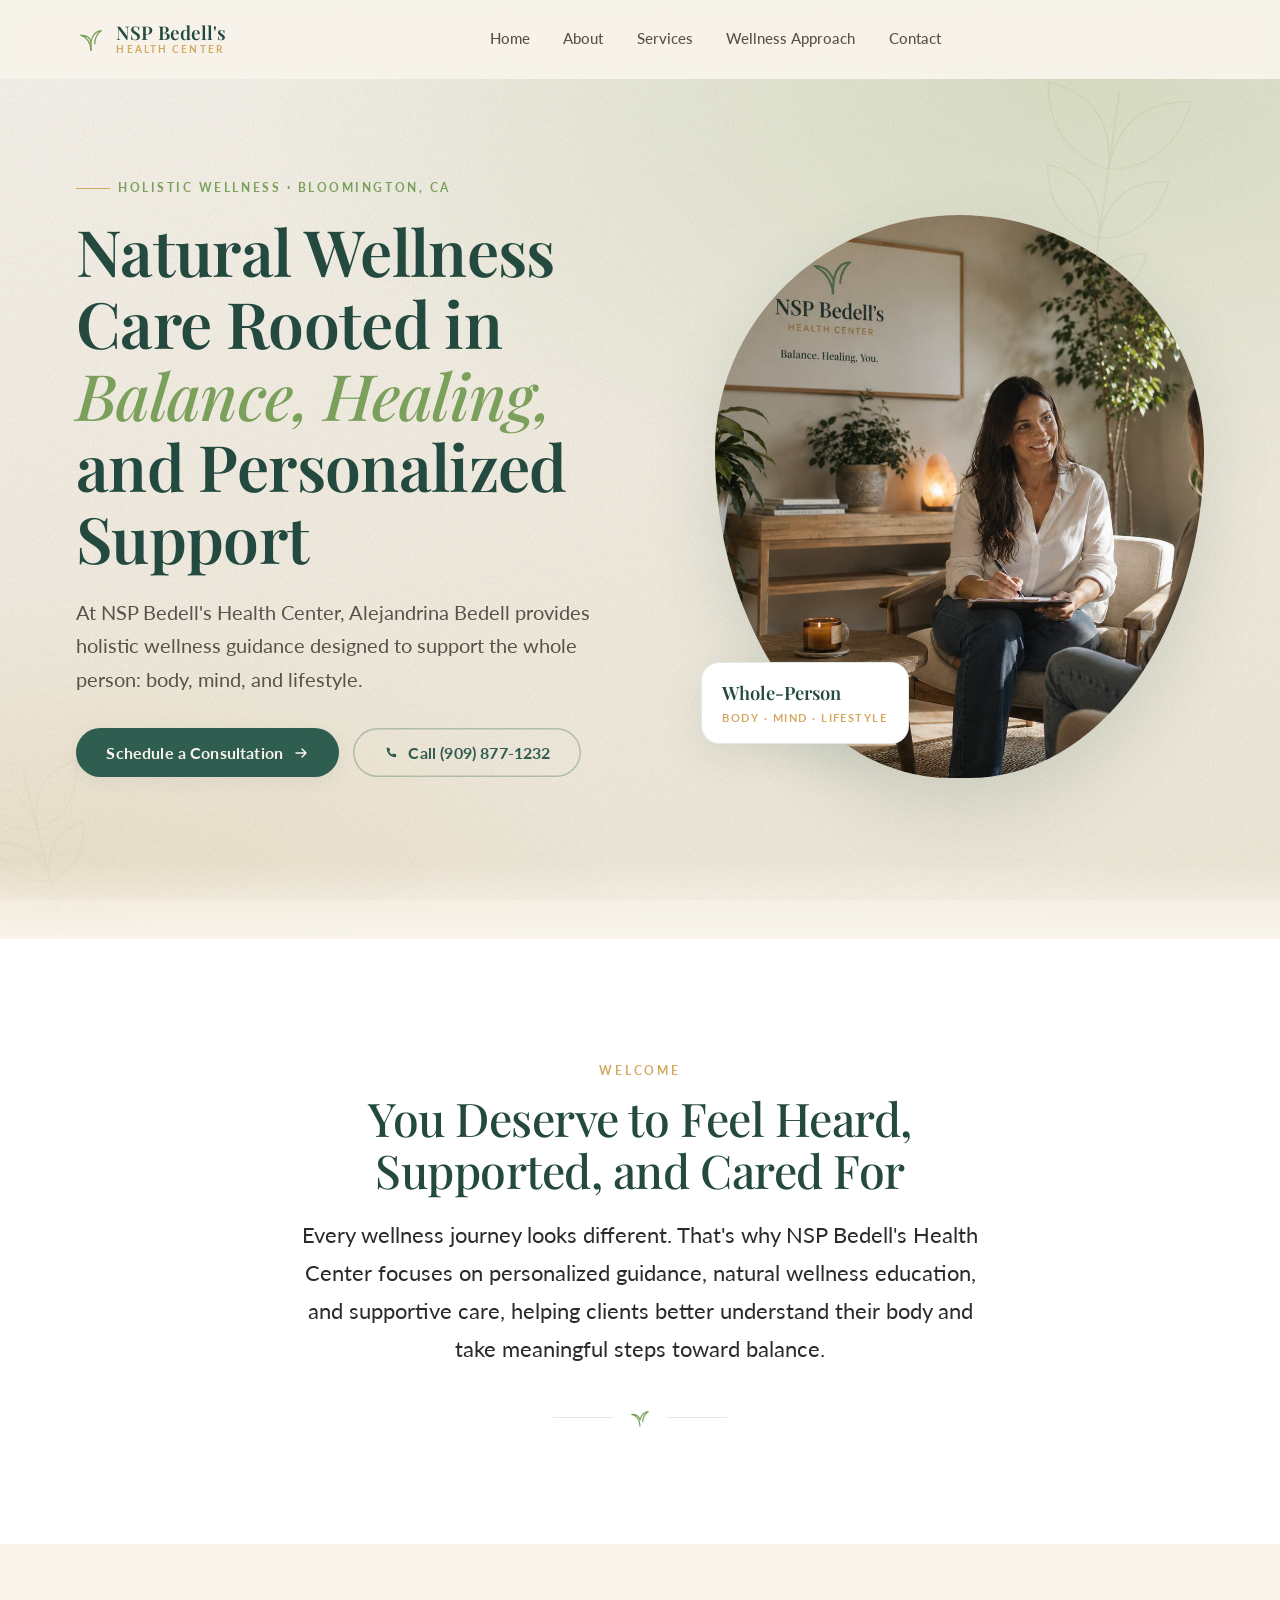
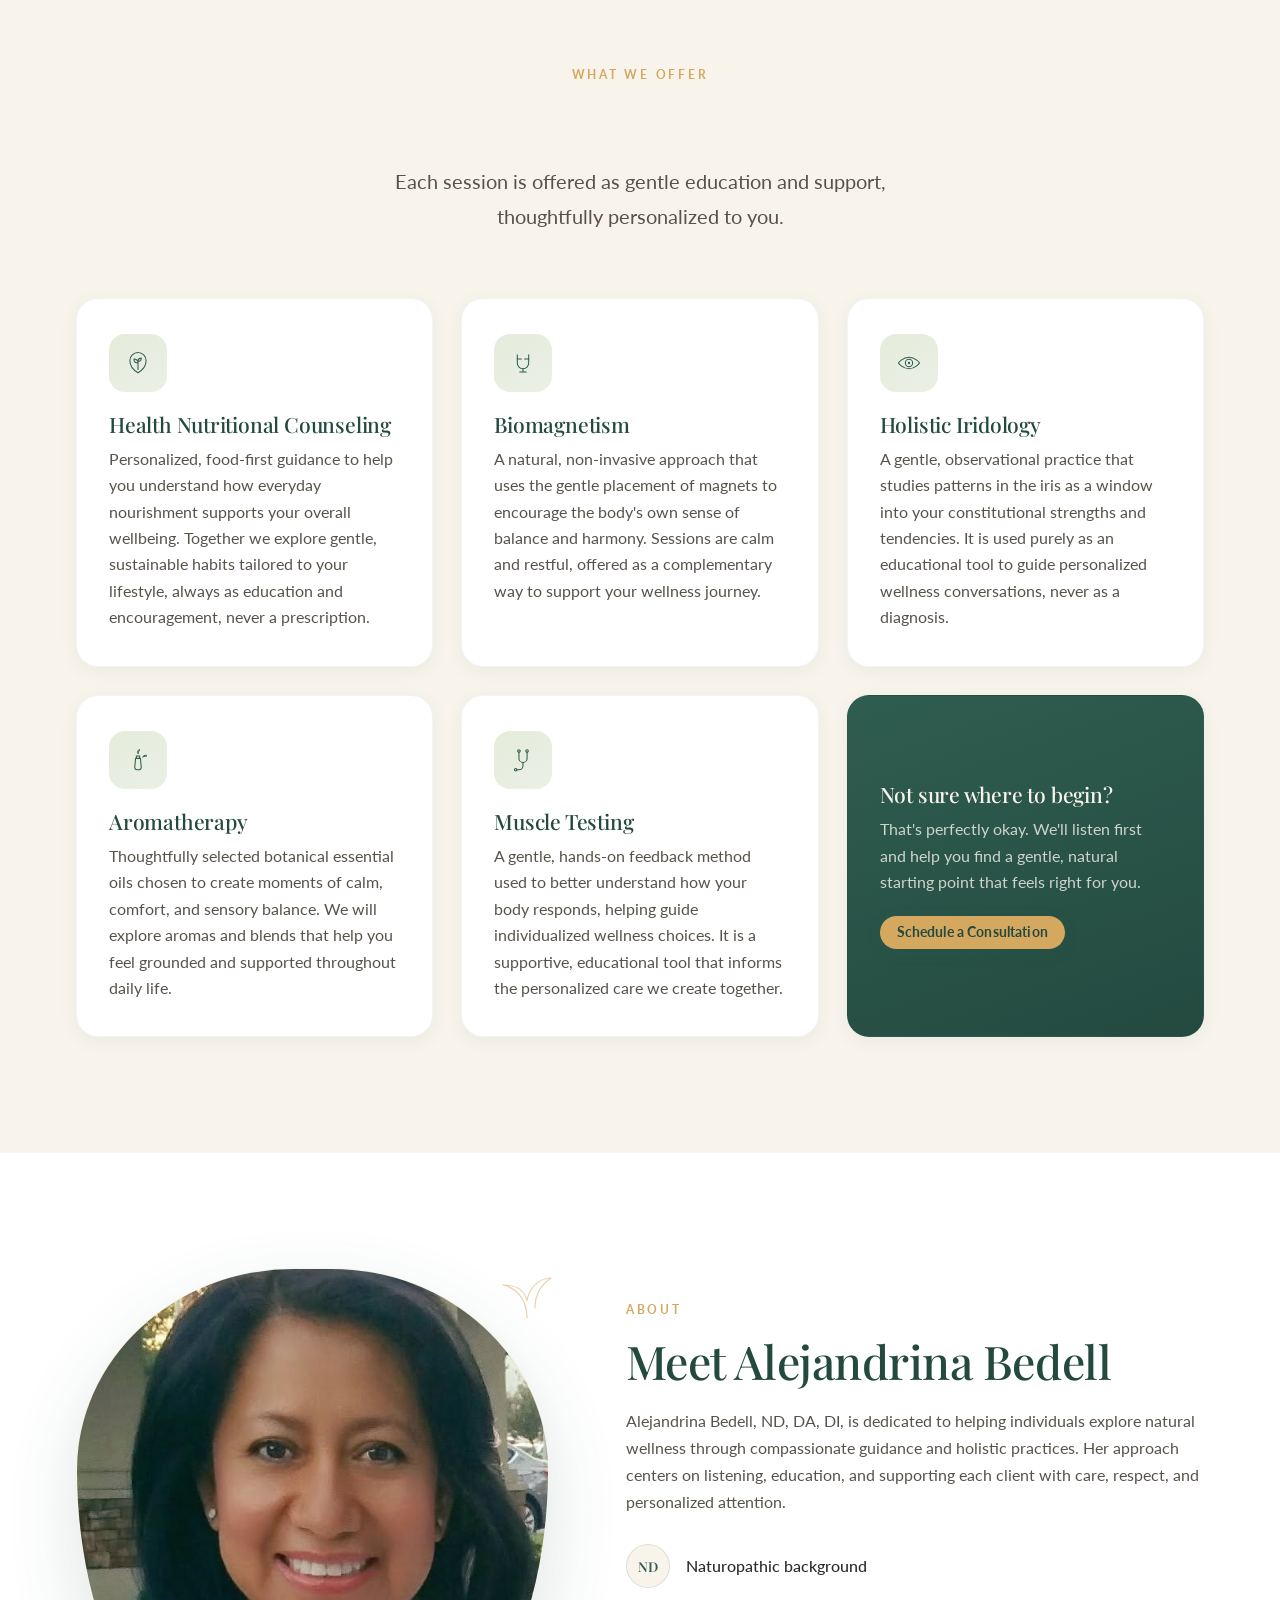
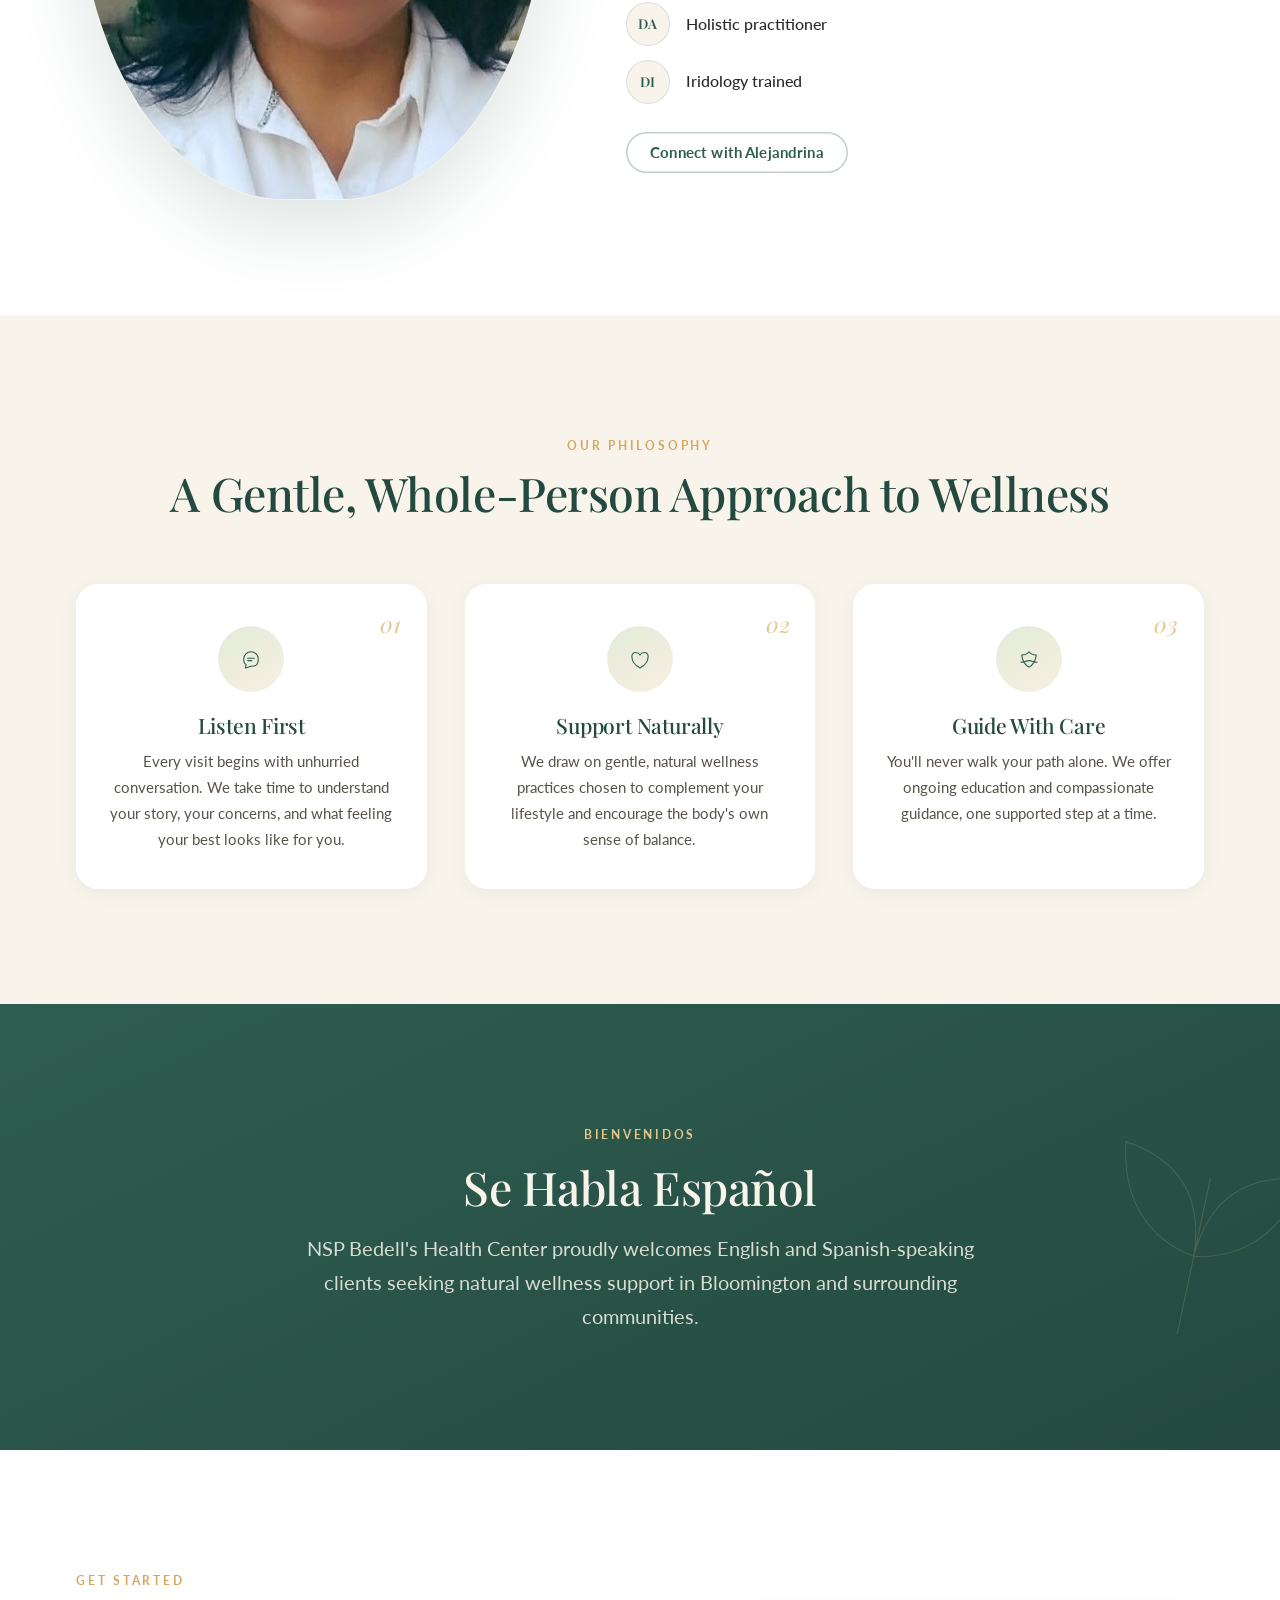
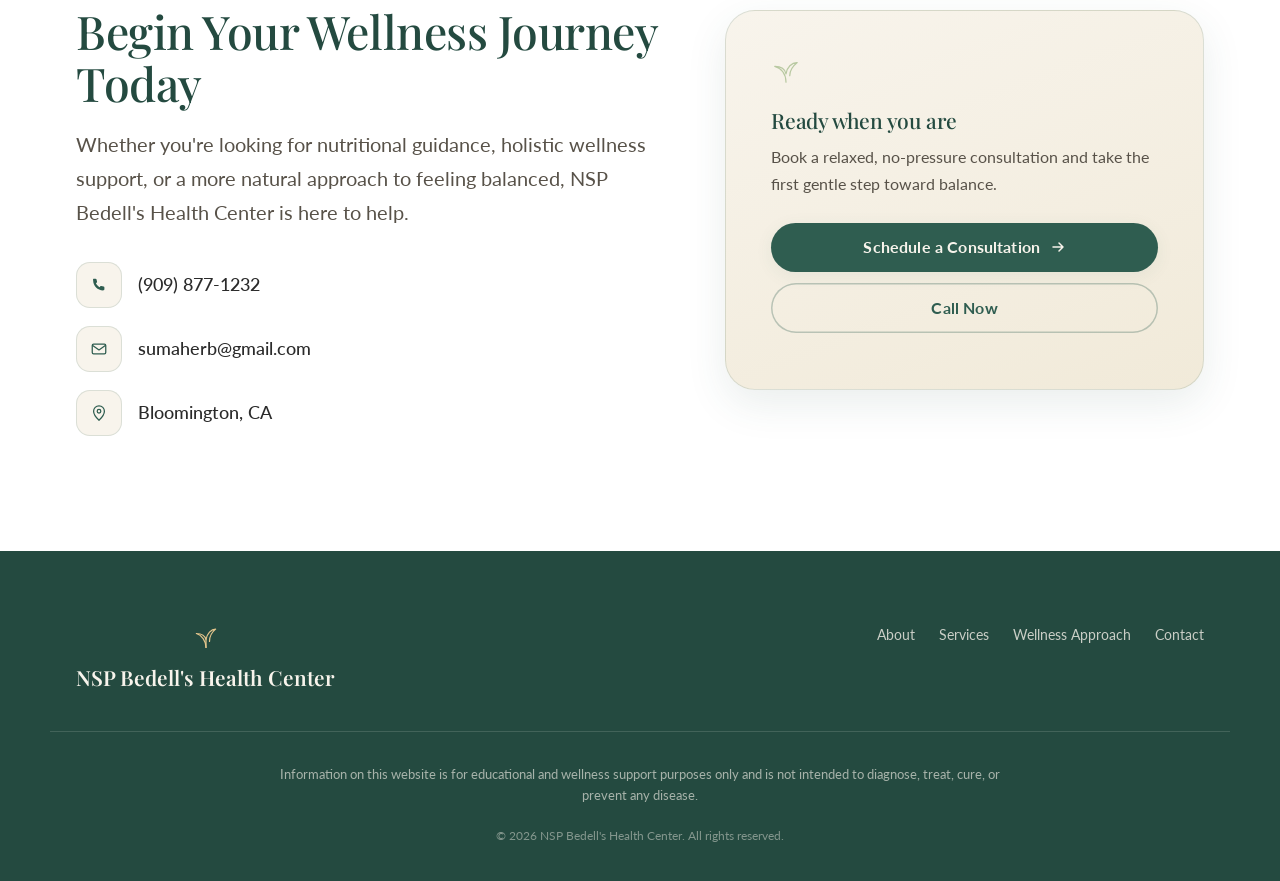
==== commit 7df9a17a: "Use <img> tags for hero + about photos (reliable on mobile) Co-Authored-By: Claude Opus 4.8 <noreply" ====
--- a/index.html
+++ b/index.html
@@ -21,7 +21,7 @@
 <link rel="preconnect" href="https://fonts.gstatic.com" crossorigin />
 <link href="https://fonts.googleapis.com/css2?family=Playfair+Display:ital,wght@0,400;0,500;0,600;0,700;1,400;1,500&family=Lato:wght@300;400;500;700&display=swap" rel="stylesheet" />
 
-<link rel="stylesheet" href="styles.css?v=4" />
+<link rel="stylesheet" href="styles.css?v=5" />
 
 <!-- ============ LOCAL BUSINESS SCHEMA (JSON-LD) ============ -->
 <script type="application/ld+json">
@@ -147,8 +147,9 @@
     </div>
 
     <div class="hero-figure reveal" data-reveal data-delay="2">
-      <!-- Hero photo (assets/hero.jpg) set as .hero-photo background -->
-      <div class="hero-photo" role="img" aria-label="A wellness consultation at NSP Bedell's Health Center"></div>
+      <div class="hero-photo">
+        <img src="assets/hero.jpg" alt="A wellness consultation at NSP Bedell's Health Center" />
+      </div>
       <div class="hero-badge">
         <span class="hero-badge-num">Whole-Person</span>
         <span class="hero-badge-label">Body · Mind · Lifestyle</span>
@@ -256,8 +257,9 @@
 <section class="section about" id="about" aria-labelledby="about-title">
   <div class="container about-grid">
     <div class="about-photo reveal" data-reveal>
-      <!-- Practitioner portrait (assets/alejandrina.jpg) set as .about-frame background -->
-      <div class="about-frame" role="img" aria-label="Portrait of Alejandrina Bedell, ND"></div>
+      <div class="about-frame">
+        <img src="assets/alejandrina.jpg" alt="Portrait of Alejandrina Bedell, ND" />
+      </div>
       <span class="about-ornament" aria-hidden="true">
         <svg viewBox="0 0 80 80" width="80" height="80" fill="none"><path d="M40 76c0-18-10-30-24-33 14 0 22 6 24 16 2-13 12-23 24-23-12 8-16 18-16 30" stroke="currentColor" stroke-width="1.2" stroke-linecap="round" stroke-linejoin="round"/></svg>
       </span>
--- a/styles.css
+++ b/styles.css
@@ -184,14 +184,12 @@
 /* Hero figure */
 .hero-figure{ position:relative; }
 .hero-photo{
-  position:relative; aspect-ratio:4/4.6; border-radius:50% 50% 48% 48% / 42% 42% 58% 58%;
-  background:
-    linear-gradient(160deg, rgba(47,93,80,.14), rgba(168,193,136,.08)),
-    url('assets/hero.jpg') 18% center / cover no-repeat,
-    var(--cream-deep);
+  position:relative; border-radius:50% 50% 48% 48% / 42% 42% 58% 58%;
+  background:var(--cream-deep);
   box-shadow:var(--shadow-lg), inset 0 0 0 1px rgba(255,255,255,.4);
   overflow:hidden;
 }
+.hero-photo img{ display:block; width:100%; aspect-ratio:4/4.6; object-fit:cover; object-position:18% center; }
 .photo-placeholder{
   position:absolute; inset:0; display:flex; flex-direction:column;
   align-items:center; justify-content:center; gap:.7rem;
@@ -265,11 +263,12 @@
 .about-grid{ display:grid; grid-template-columns:.9fr 1.1fr; gap:clamp(40px,6vw,80px); align-items:center; }
 .about-photo{ position:relative; }
 .about-frame{
-  position:relative; aspect-ratio:4/4.5; border-radius:46% 46% 44% 44% / 38% 38% 62% 62%;
-  background:linear-gradient(160deg, rgba(47,93,80,.10), rgba(212,168,95,.08)), url('assets/alejandrina.jpg') center/cover no-repeat, var(--cream-deep);
+  position:relative; border-radius:46% 46% 44% 44% / 38% 38% 62% 62%;
+  background:var(--cream-deep);
   box-shadow:var(--shadow-lg); overflow:hidden;
   border:1px solid rgba(255,255,255,.4);
 }
+.about-frame img{ display:block; width:100%; aspect-ratio:4/4.5; object-fit:cover; object-position:center 22%; }
 .about-frame .photo-placeholder span{ max-width:140px; }
 .about-ornament{ position:absolute; top:-26px; right:-18px; color:var(--gold); opacity:.5; }
 
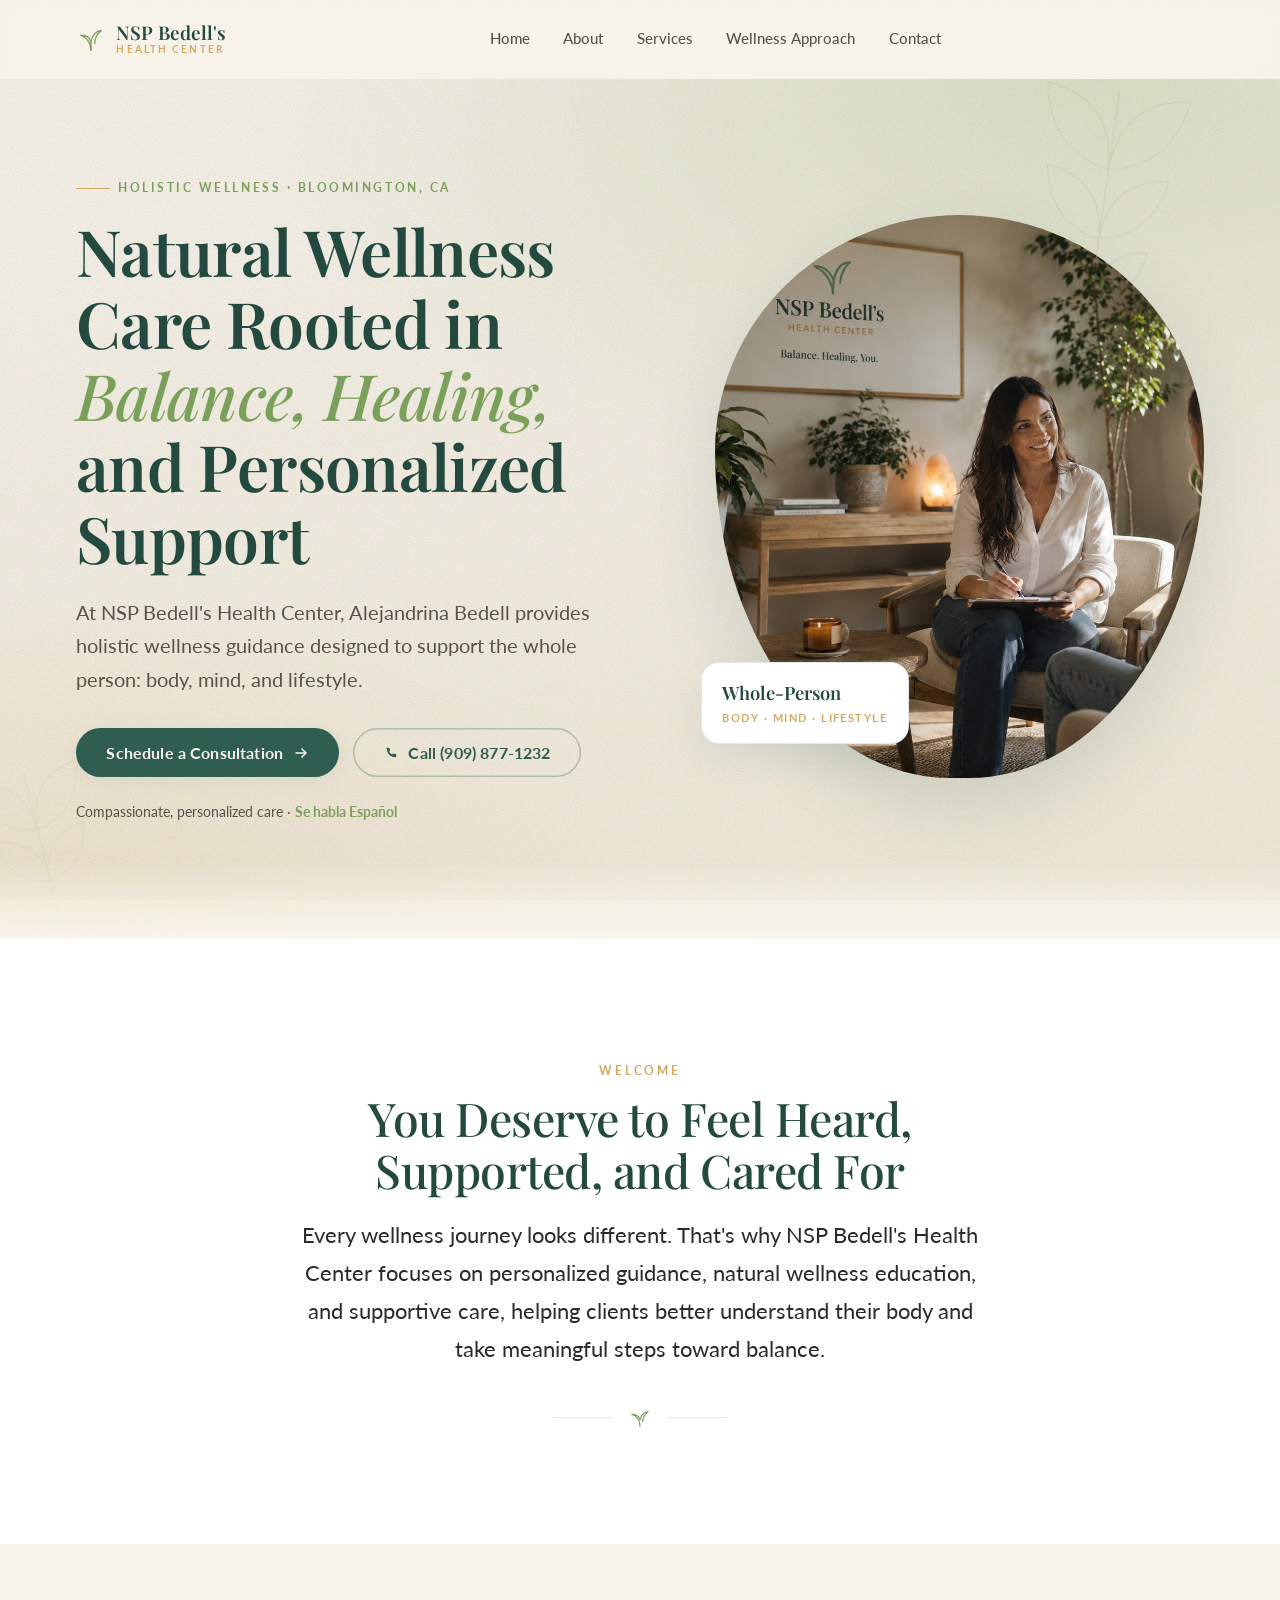
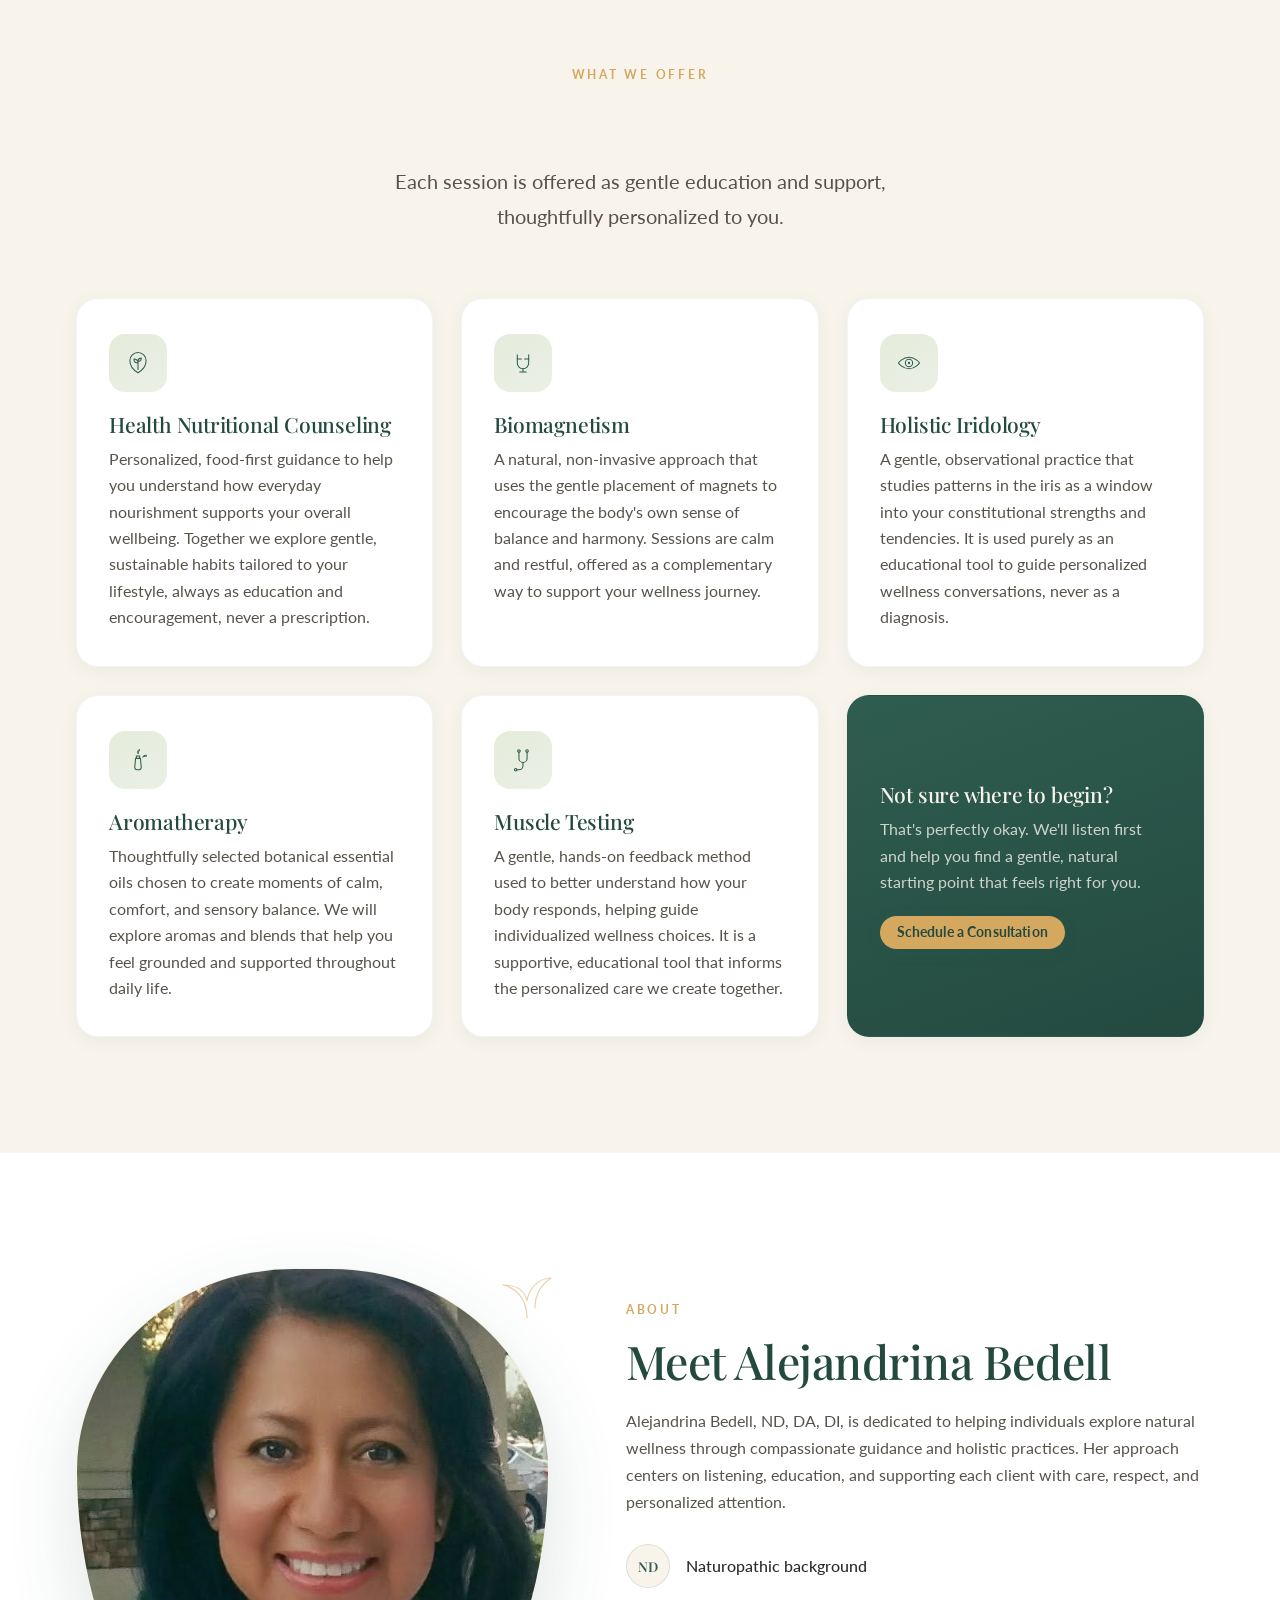
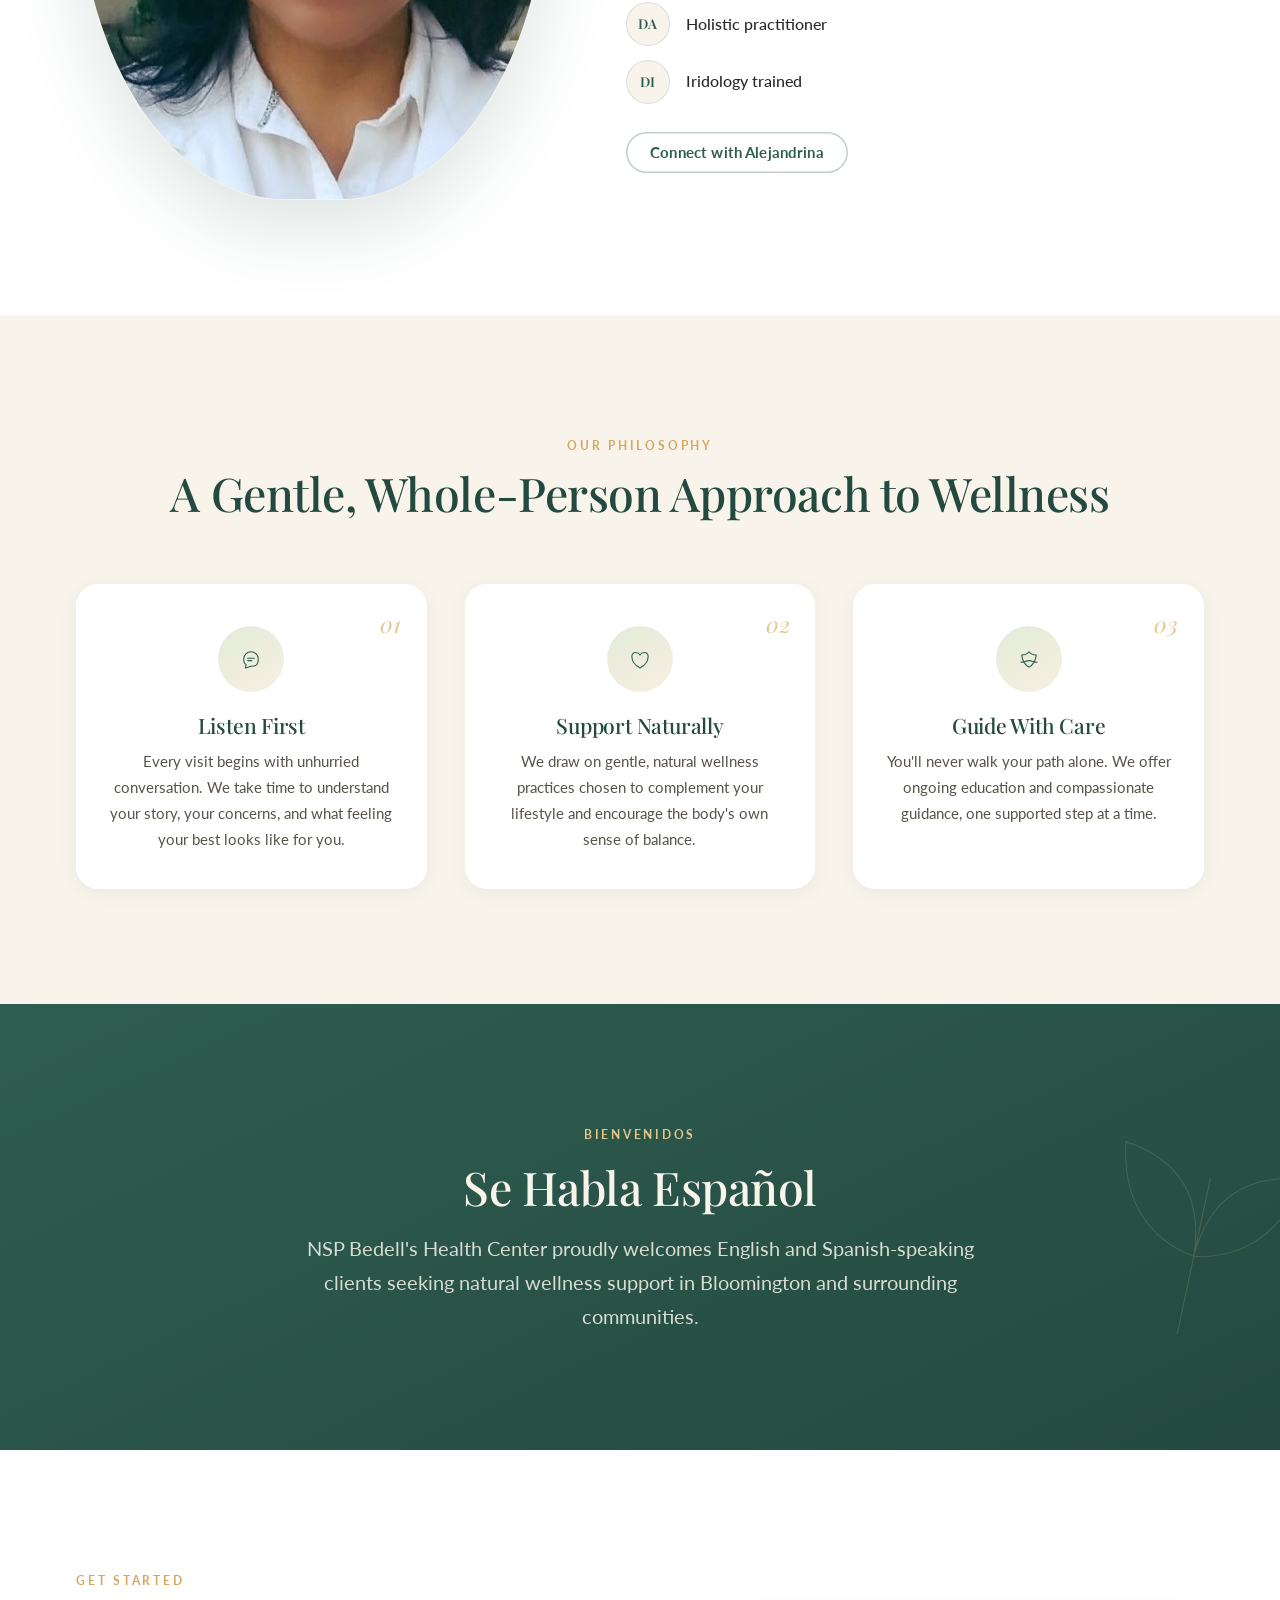
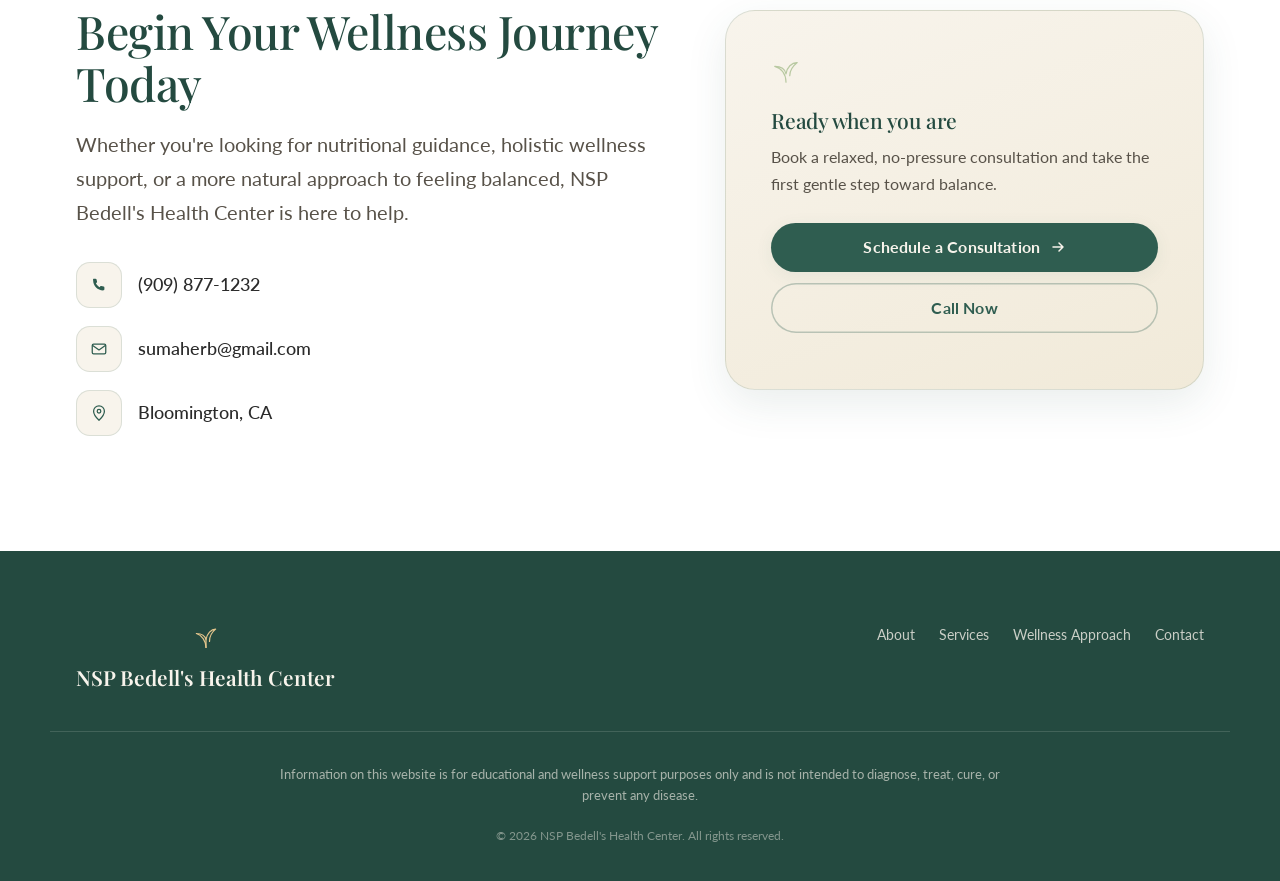
==== commit c7c5bf50: "Hide hero photo on mobile (<=760px) Co-Authored-By: Claude Opus 4.8 <noreply@anthropic.com>" ====
--- a/index.html
+++ b/index.html
@@ -21,7 +21,7 @@
 <link rel="preconnect" href="https://fonts.gstatic.com" crossorigin />
 <link href="https://fonts.googleapis.com/css2?family=Playfair+Display:ital,wght@0,400;0,500;0,600;0,700;1,400;1,500&family=Lato:wght@300;400;500;700&display=swap" rel="stylesheet" />
 
-<link rel="stylesheet" href="styles.css?v=5" />
+<link rel="stylesheet" href="styles.css?v=6" />
 
 <!-- ============ LOCAL BUSINESS SCHEMA (JSON-LD) ============ -->
 <script type="application/ld+json">
--- a/styles.css
+++ b/styles.css
@@ -446,6 +446,7 @@
 }
 
 @media (max-width:760px){
+  .hero-figure{ display:none; }   /* hide hero photo on mobile */
   .nav-links{
     position:fixed; inset:78px 0 auto 0; flex-direction:column; gap:0;
     background:var(--cream); padding:1rem 26px 1.6rem; box-shadow:var(--shadow-md);
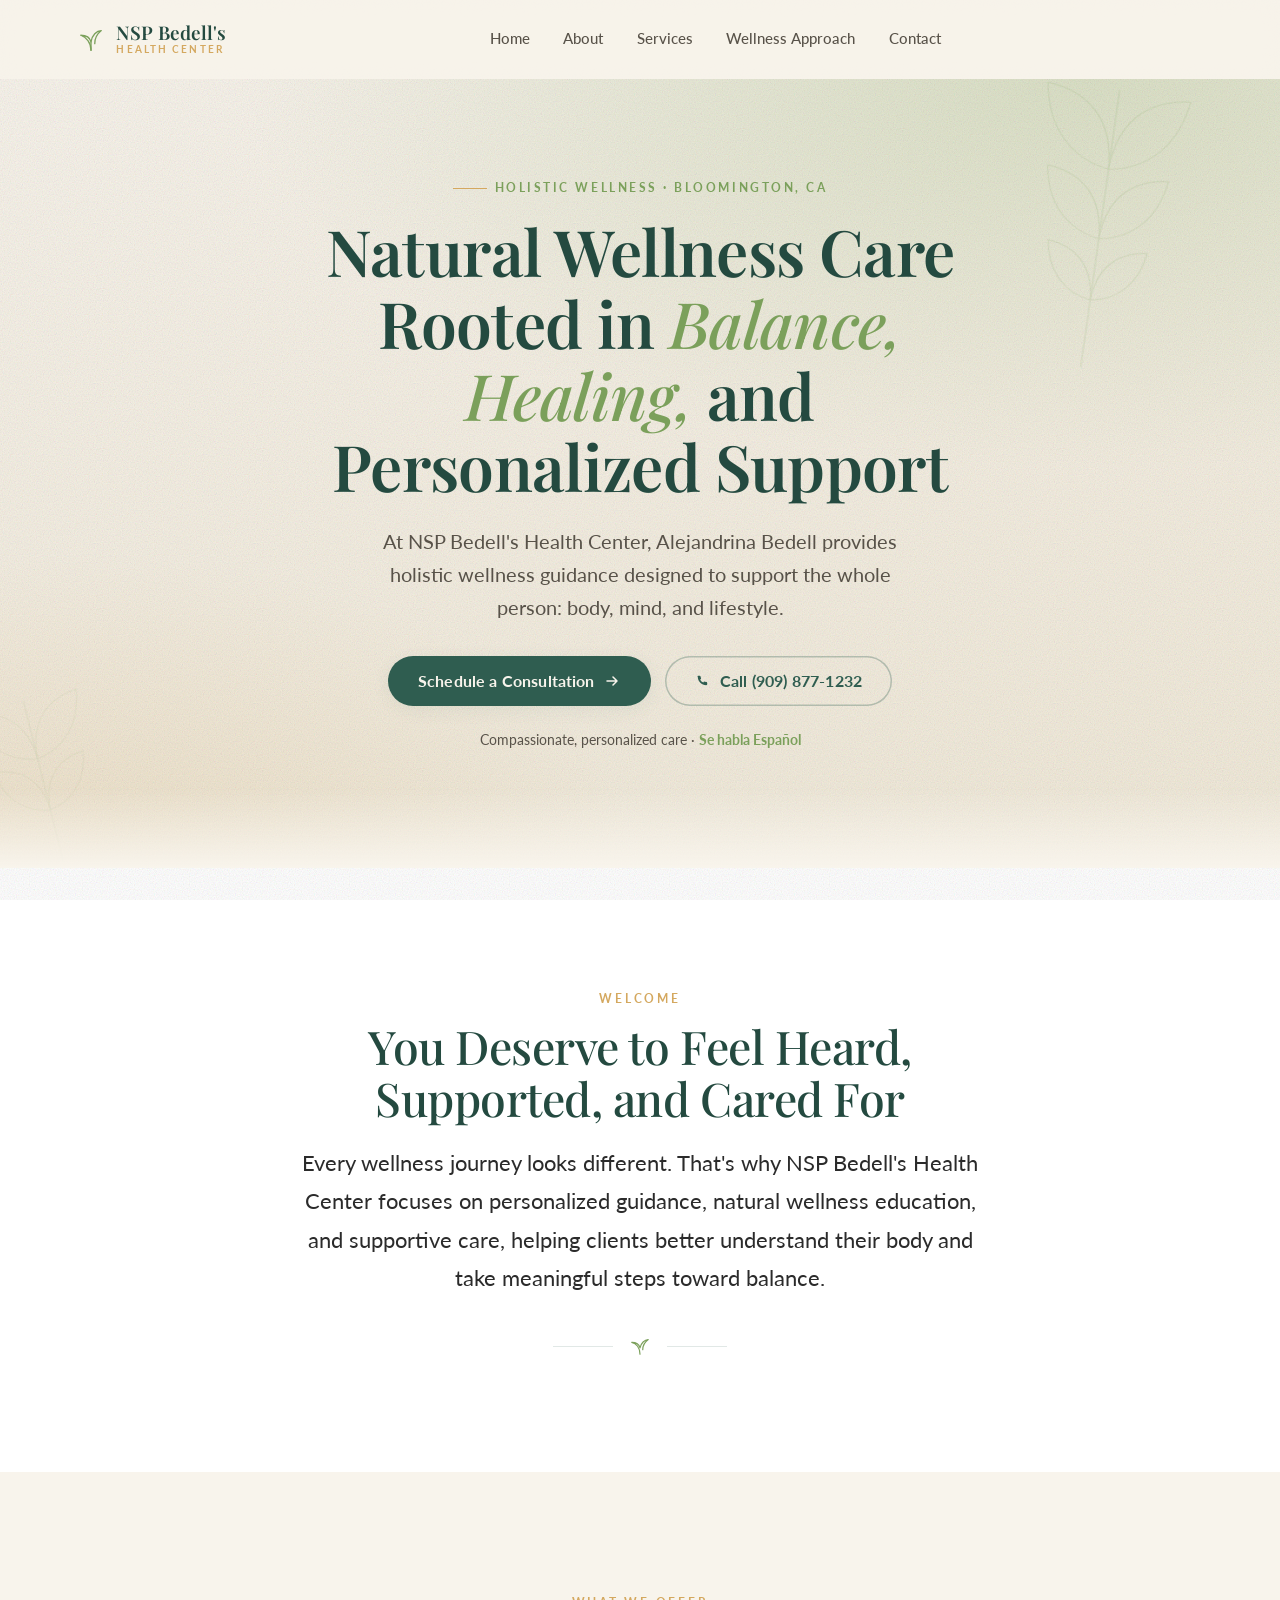
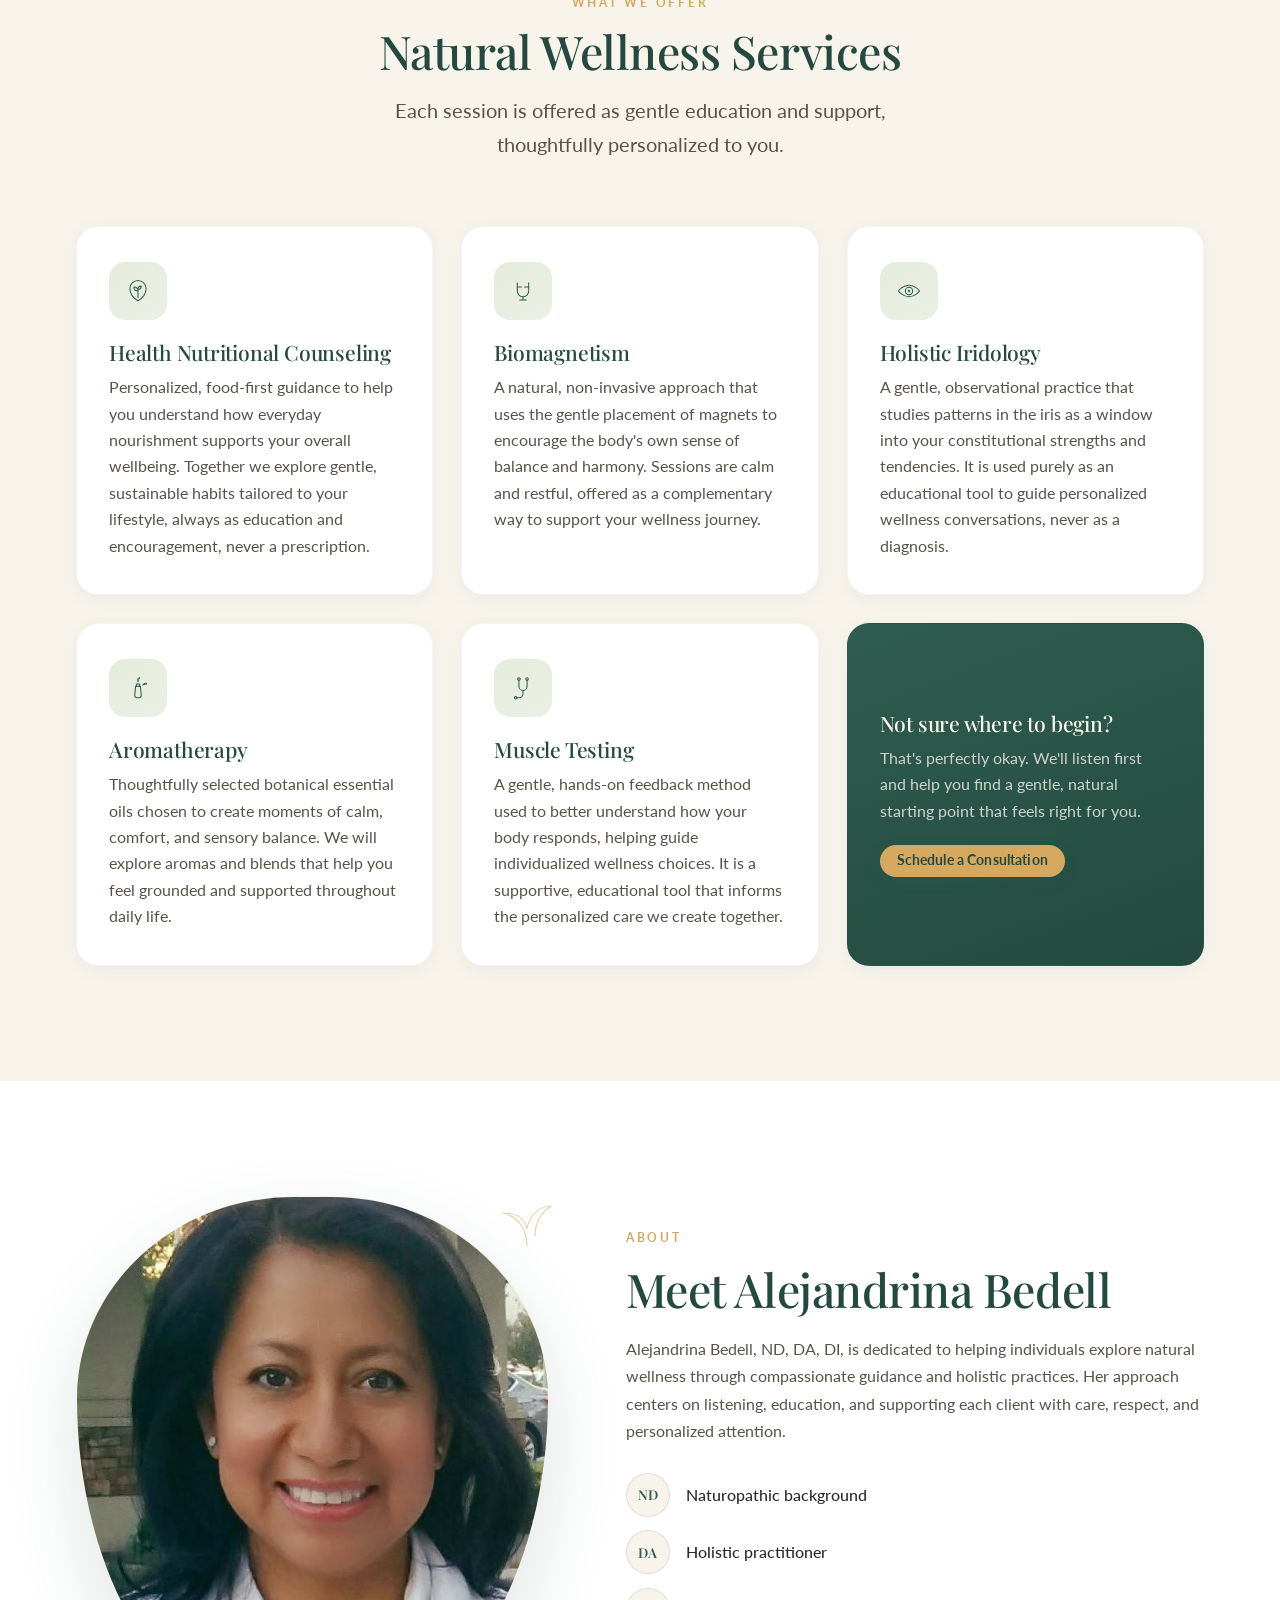
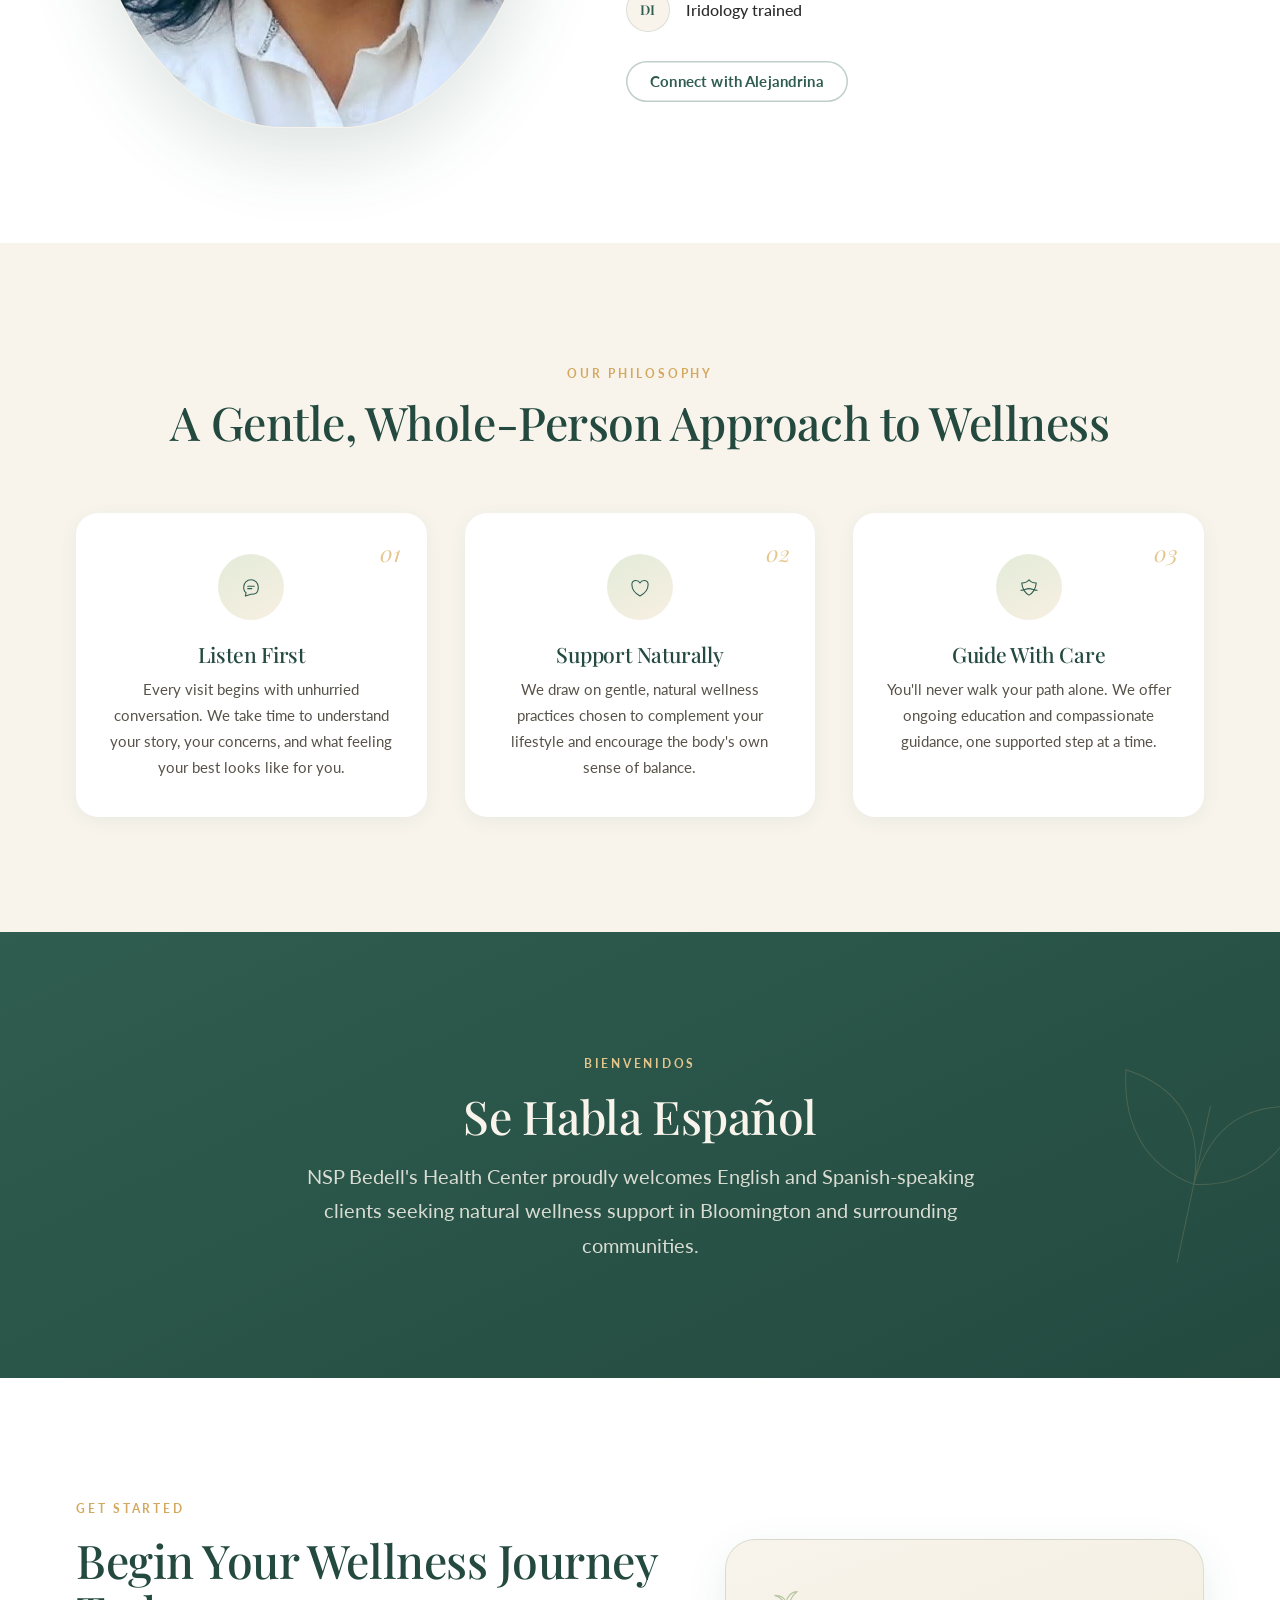
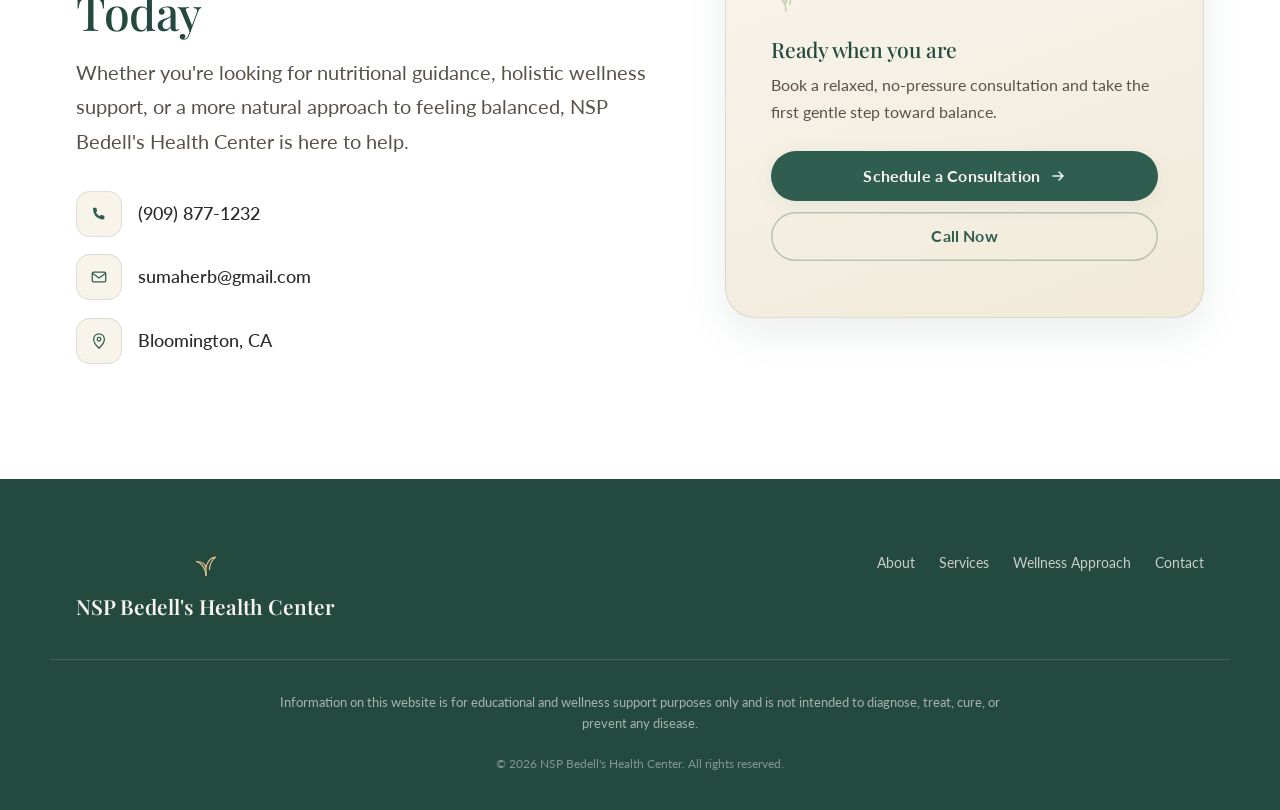
==== commit c5d50609: "Remove hero photo site-wide; center hero as text-only Co-Authored-By: Claude Opus 4.8 <noreply@anthr" ====
--- a/index.html
+++ b/index.html
@@ -21,7 +21,7 @@
 <link rel="preconnect" href="https://fonts.gstatic.com" crossorigin />
 <link href="https://fonts.googleapis.com/css2?family=Playfair+Display:ital,wght@0,400;0,500;0,600;0,700;1,400;1,500&family=Lato:wght@300;400;500;700&display=swap" rel="stylesheet" />
 
-<link rel="stylesheet" href="styles.css?v=6" />
+<link rel="stylesheet" href="styles.css?v=7" />
 
 <!-- ============ LOCAL BUSINESS SCHEMA (JSON-LD) ============ -->
 <script type="application/ld+json">
--- a/styles.css
+++ b/styles.css
@@ -171,10 +171,12 @@
     linear-gradient(170deg, var(--cream) 0%, var(--cream-deep) 100%);
 }
 .hero-grid{
-  display:grid; grid-template-columns:1.08fr .92fr; gap:clamp(36px,5vw,72px);
+  display:grid; grid-template-columns:1fr; gap:clamp(36px,5vw,72px);
   align-items:center;
 }
-.hero-copy{ max-width:600px; }
+.hero-copy{ max-width:680px; margin:0 auto; text-align:center; }
+.hero .eyebrow, .hero-actions{ justify-content:center; }
+.hero-sub{ margin-left:auto; margin-right:auto; }
 .hero h1{ margin:1.1rem 0 1.4rem; }
 .hero-sub{ font-size:clamp(1.05rem,1.7vw,1.22rem); max-width:520px; }
 .hero-actions{ display:flex; flex-wrap:wrap; gap:.9rem; margin:2rem 0 1.4rem; }
@@ -182,7 +184,7 @@
 .hero-trust strong{ color:var(--sage); font-weight:700; }
 
 /* Hero figure */
-.hero-figure{ position:relative; }
+.hero-figure{ display:none; }   /* hero photo removed site-wide */
 .hero-photo{
   position:relative; border-radius:50% 50% 48% 48% / 42% 42% 58% 58%;
   background:var(--cream-deep);
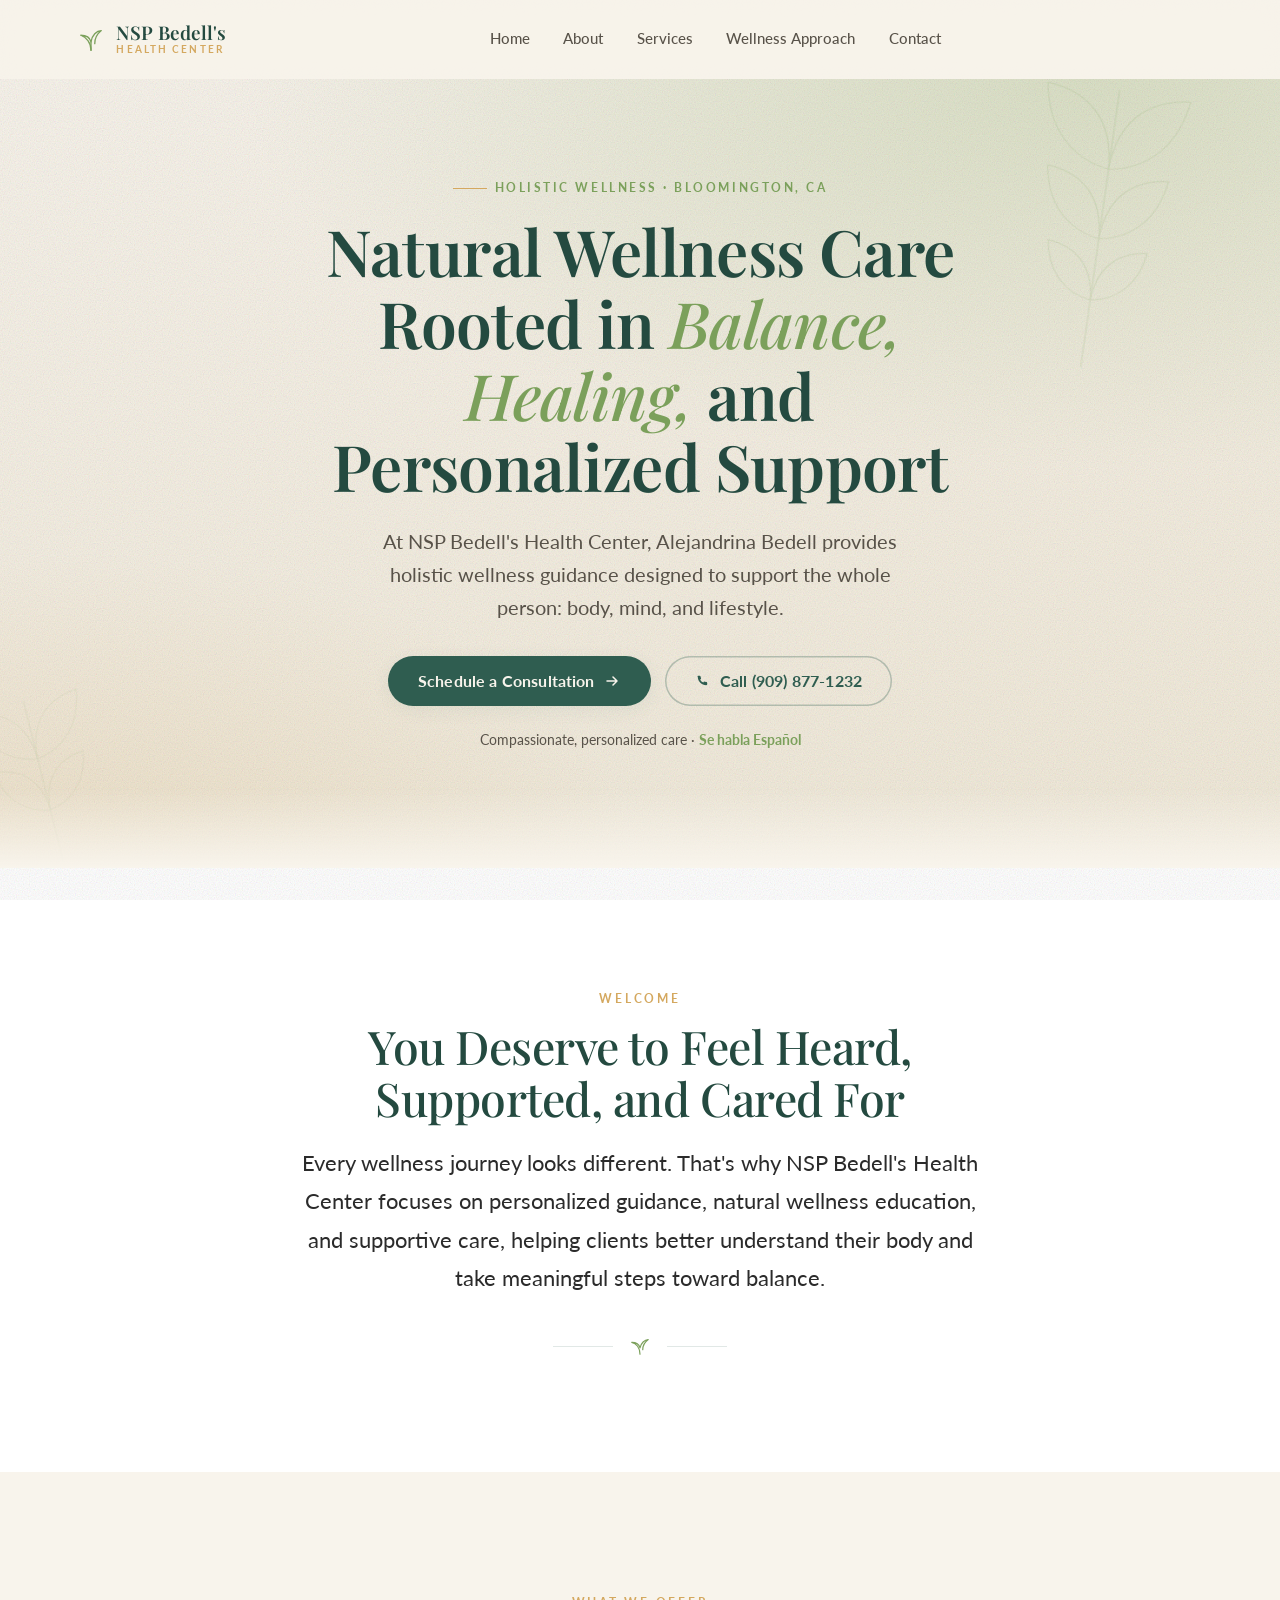
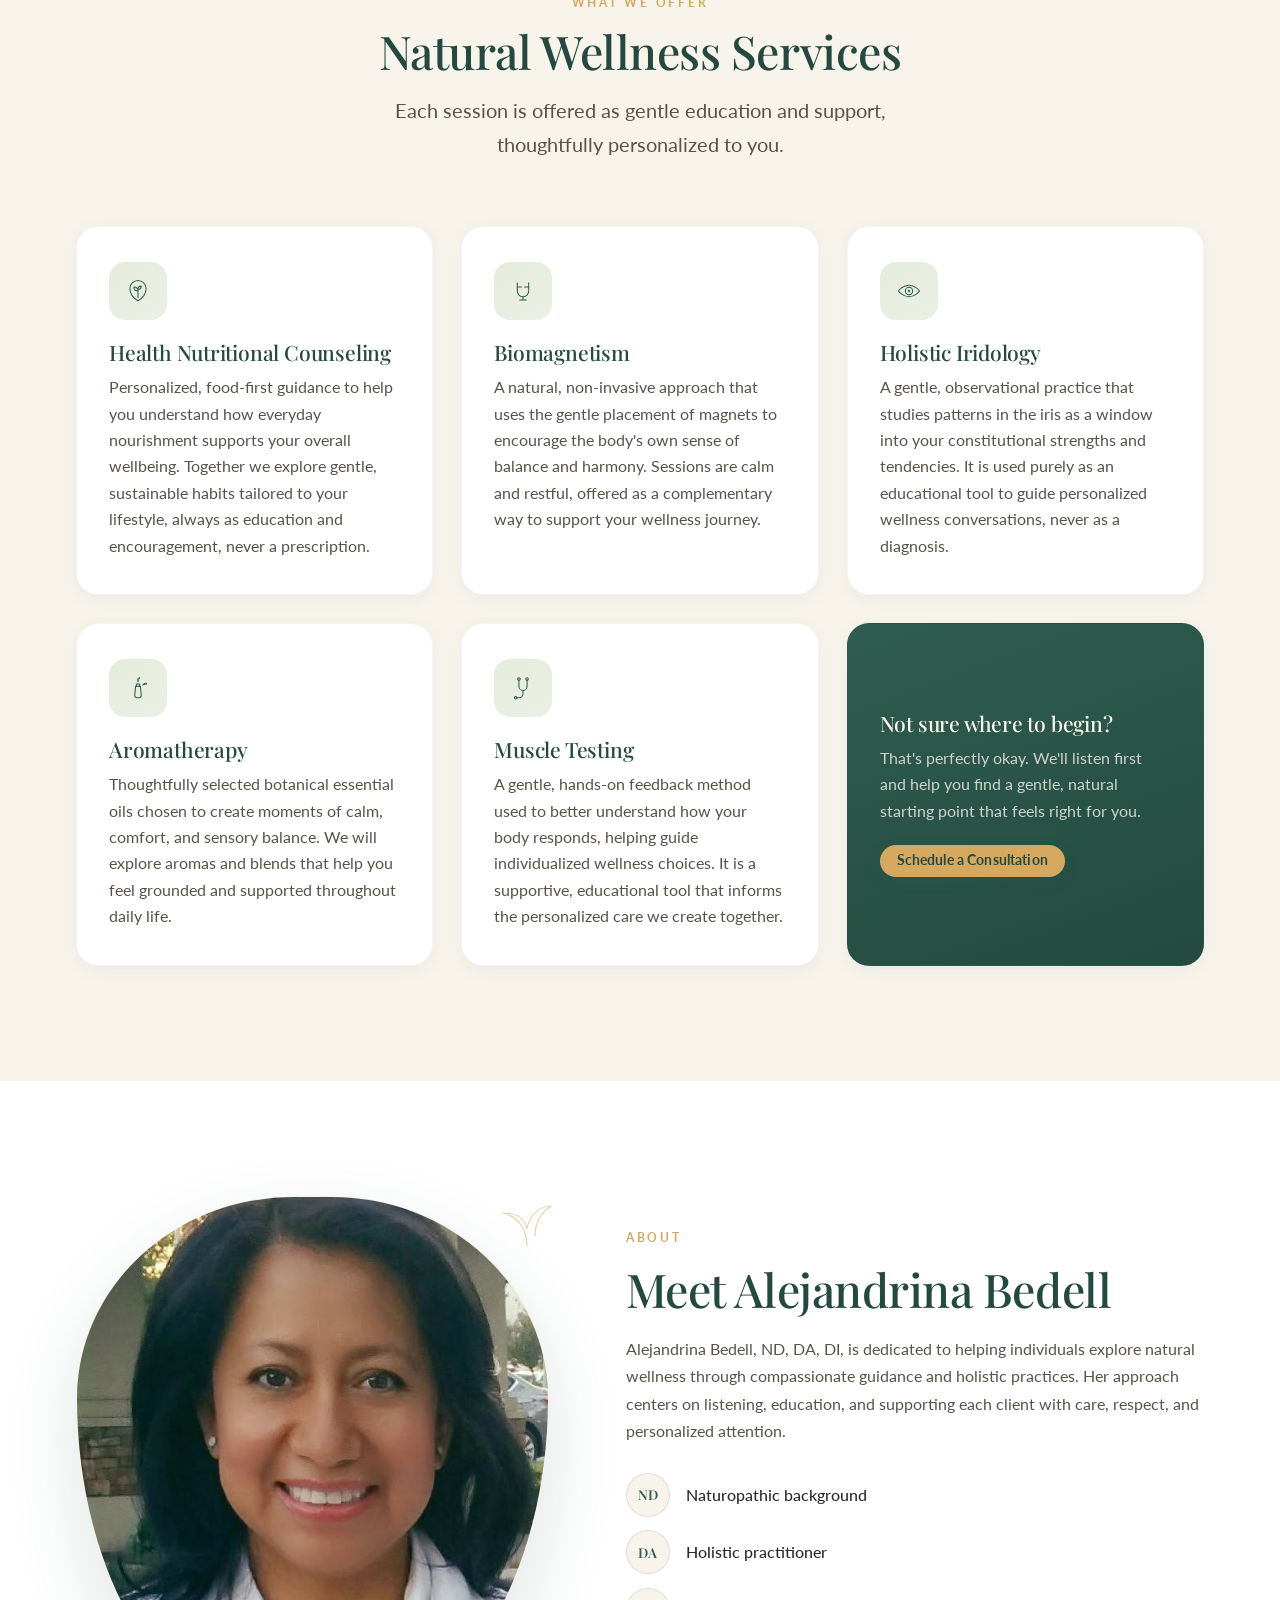
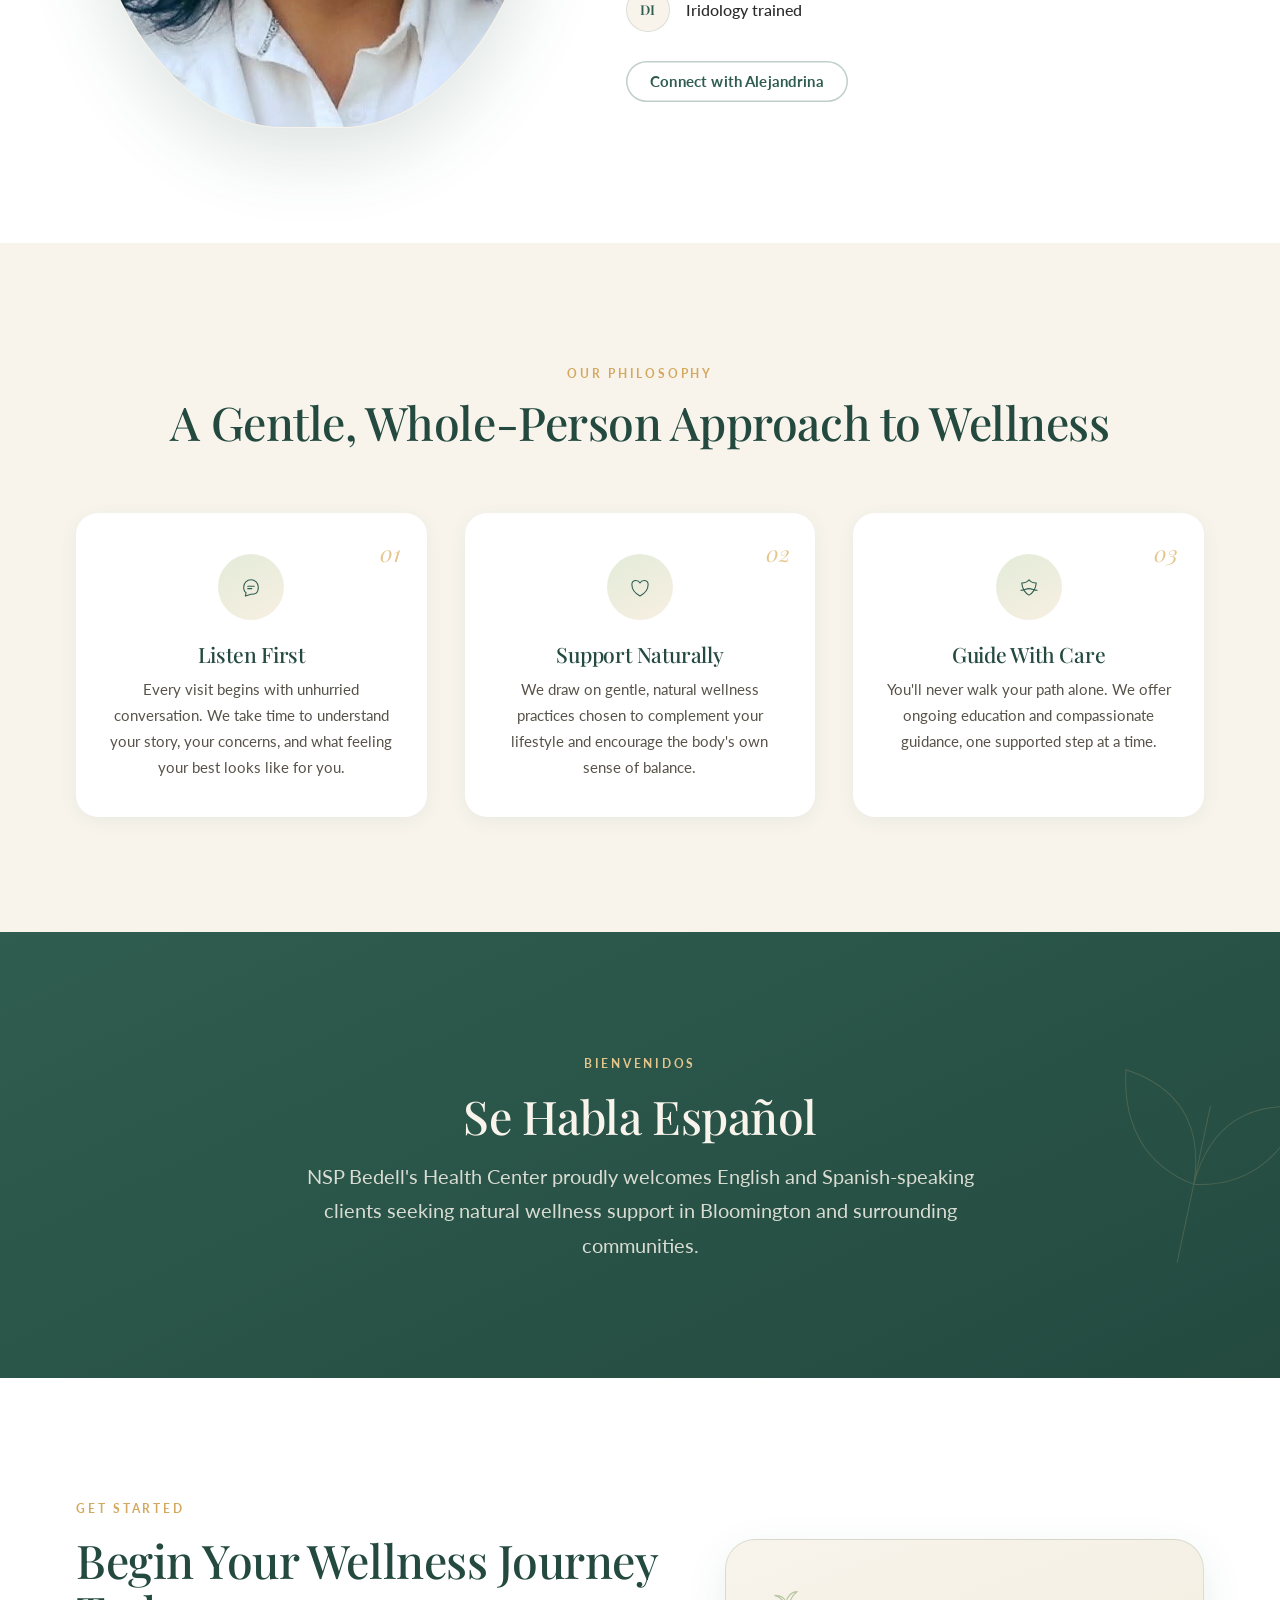
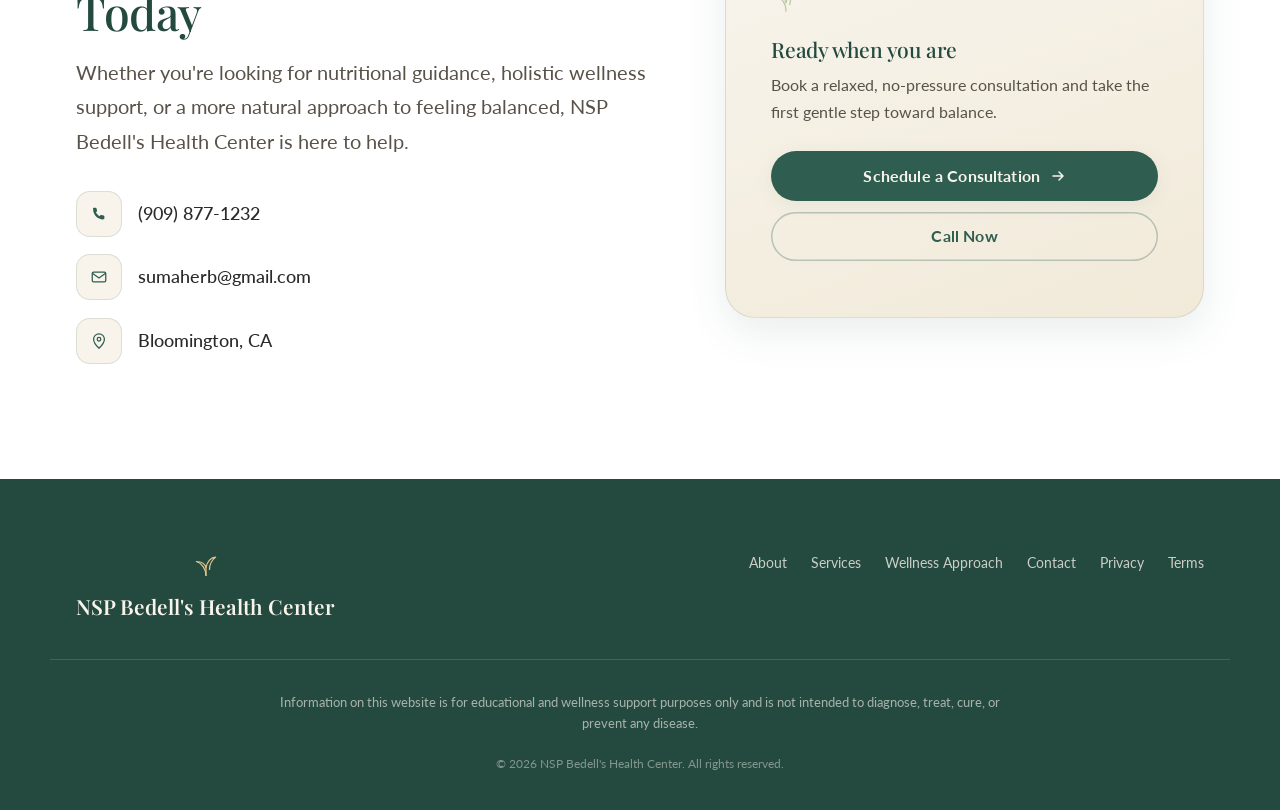
==== commit b4ee3469: "Add privacy & terms pages; update homepage content for launch Co-Authored-By: Claude Opus 4.8 <norep" ====
--- a/index.html
+++ b/index.html
@@ -408,6 +408,8 @@
       <a href="#services">Services</a>
       <a href="#approach">Wellness Approach</a>
       <a href="#contact">Contact</a>
+      <a href="/privacy.html">Privacy</a>
+      <a href="/terms.html">Terms</a>
     </nav>
   </div>
 
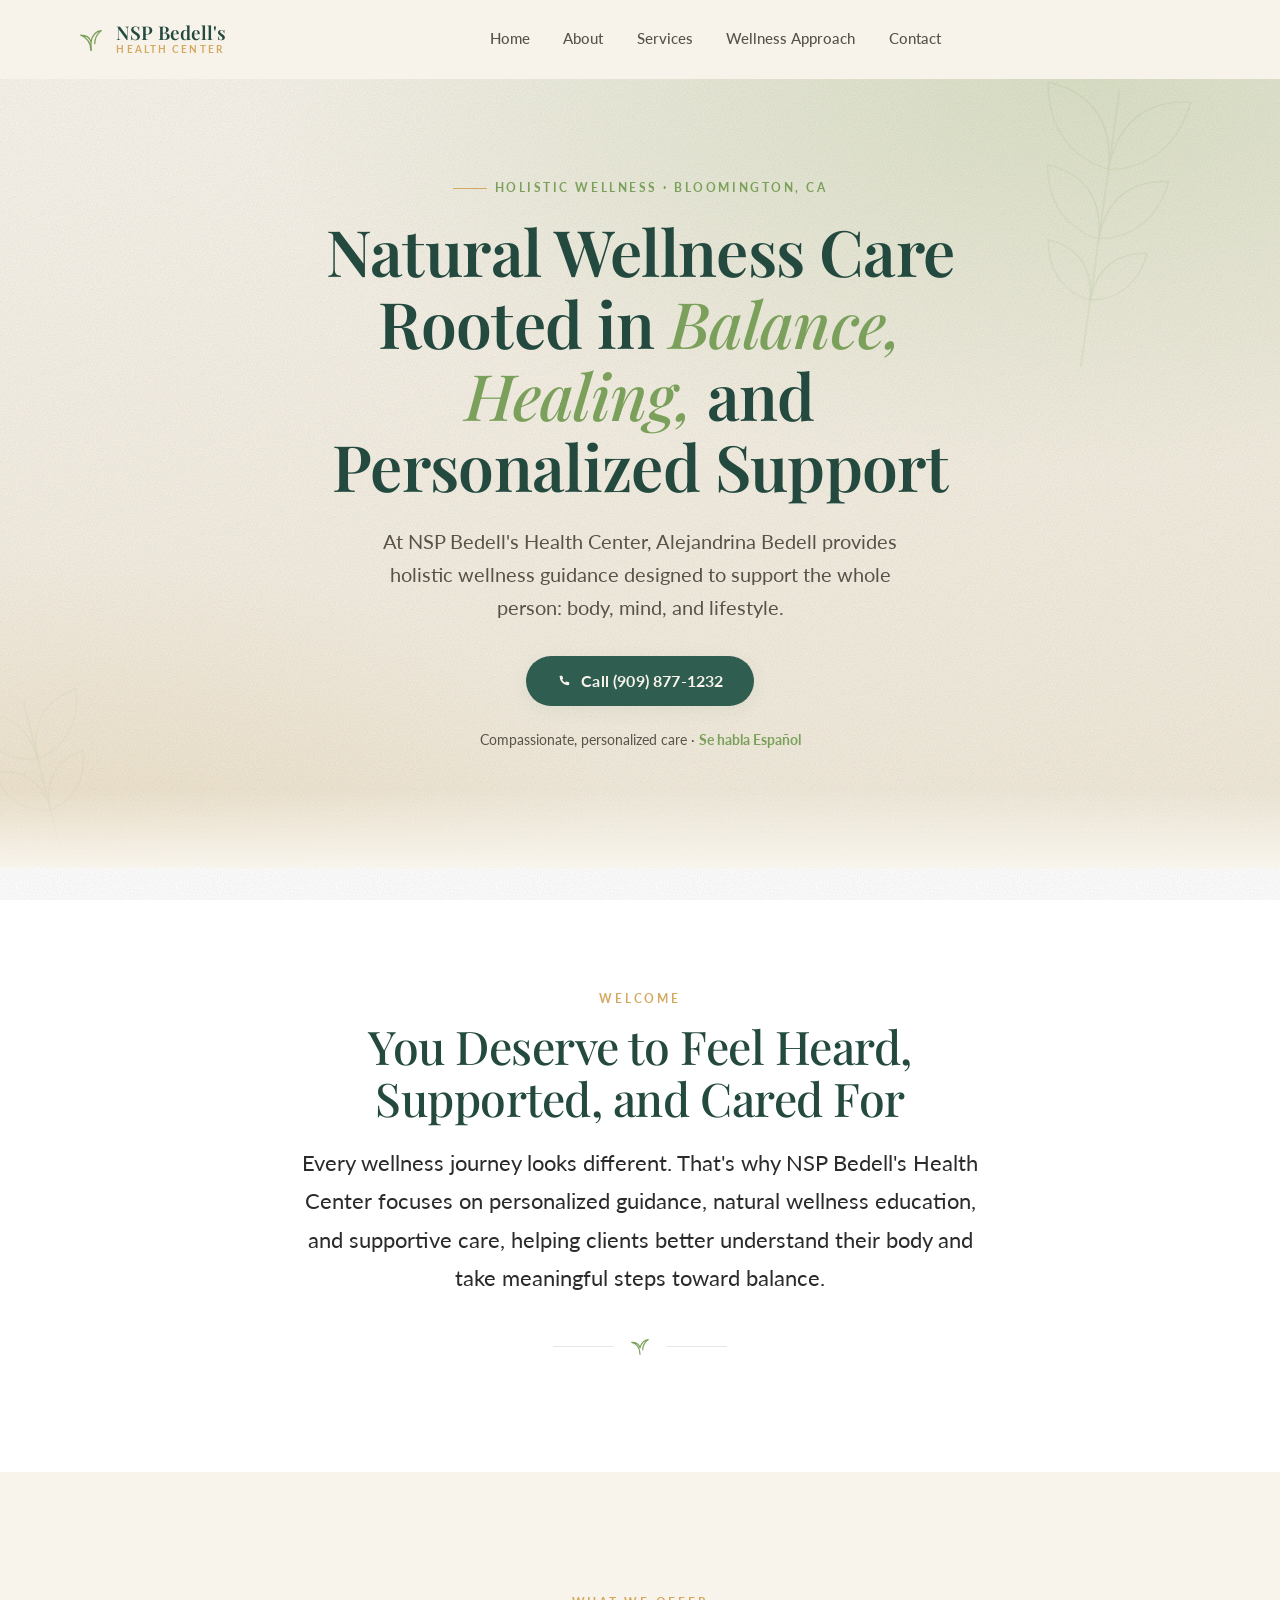
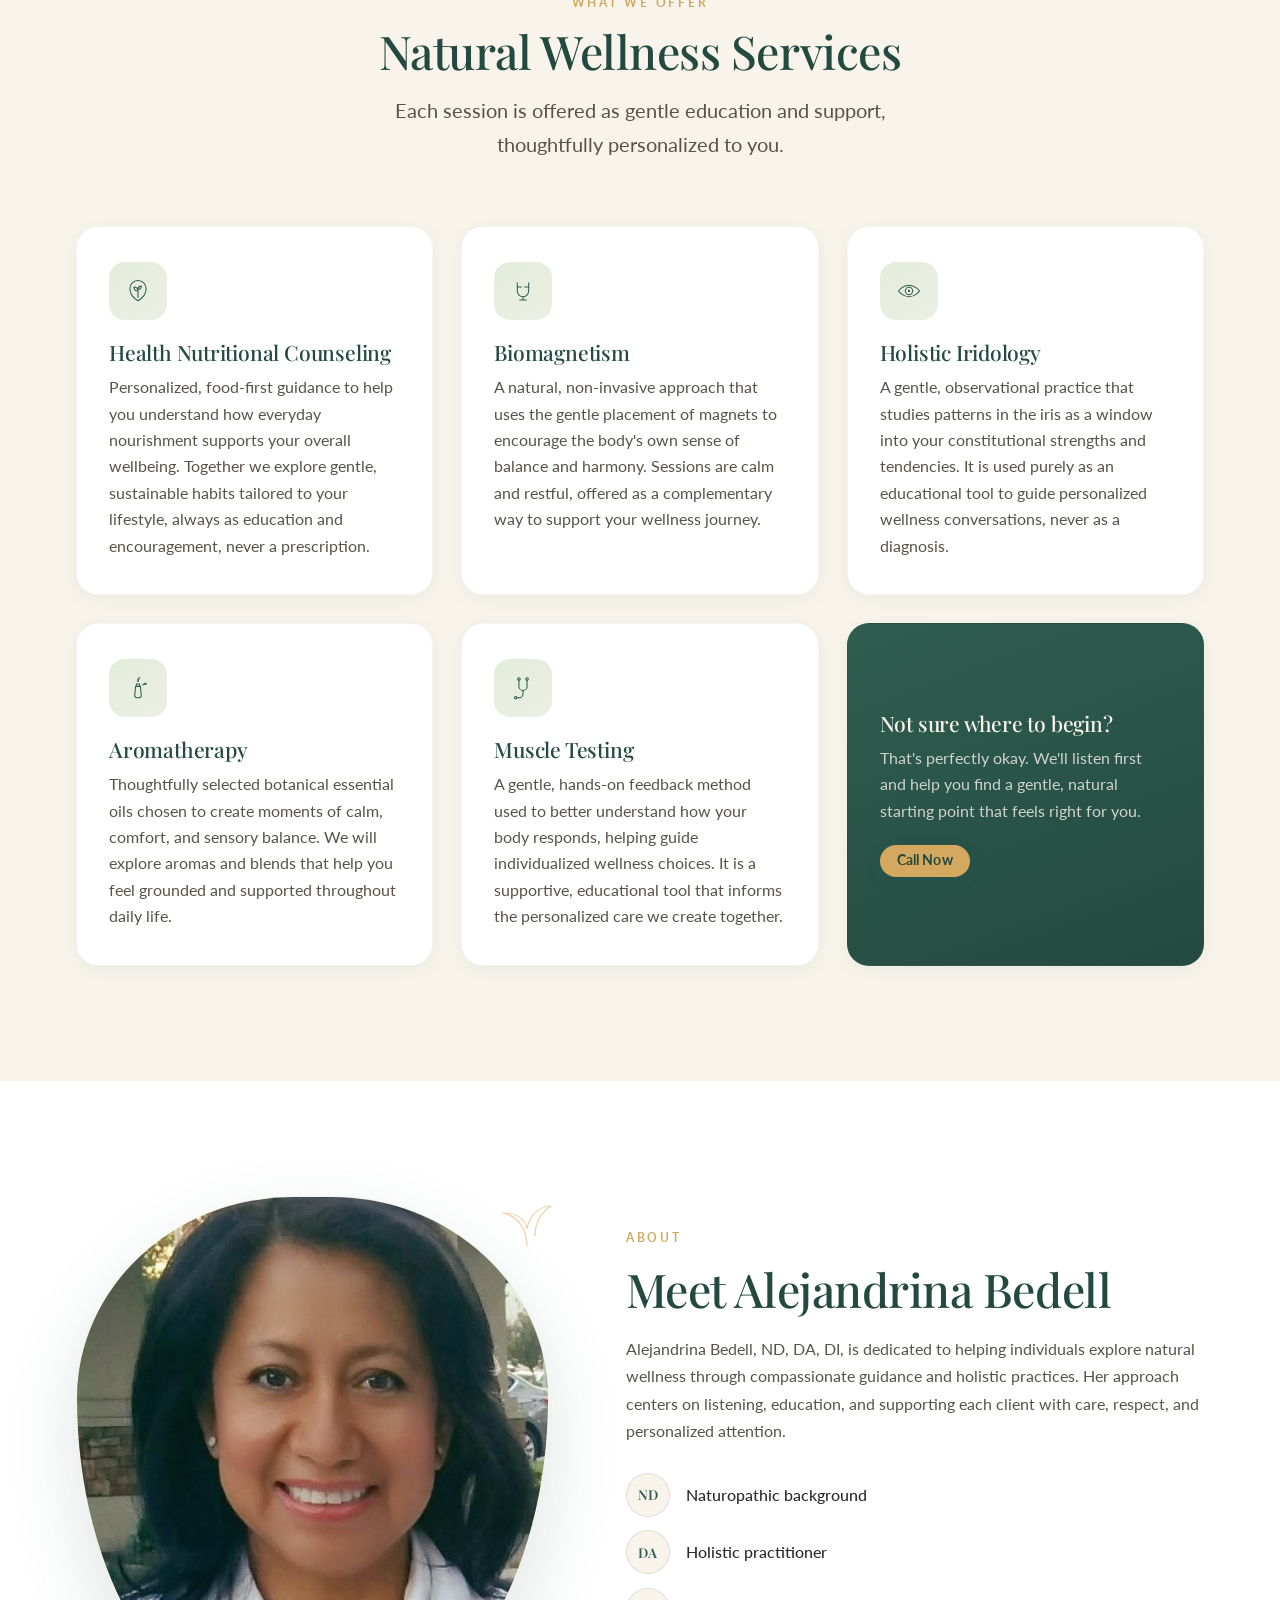
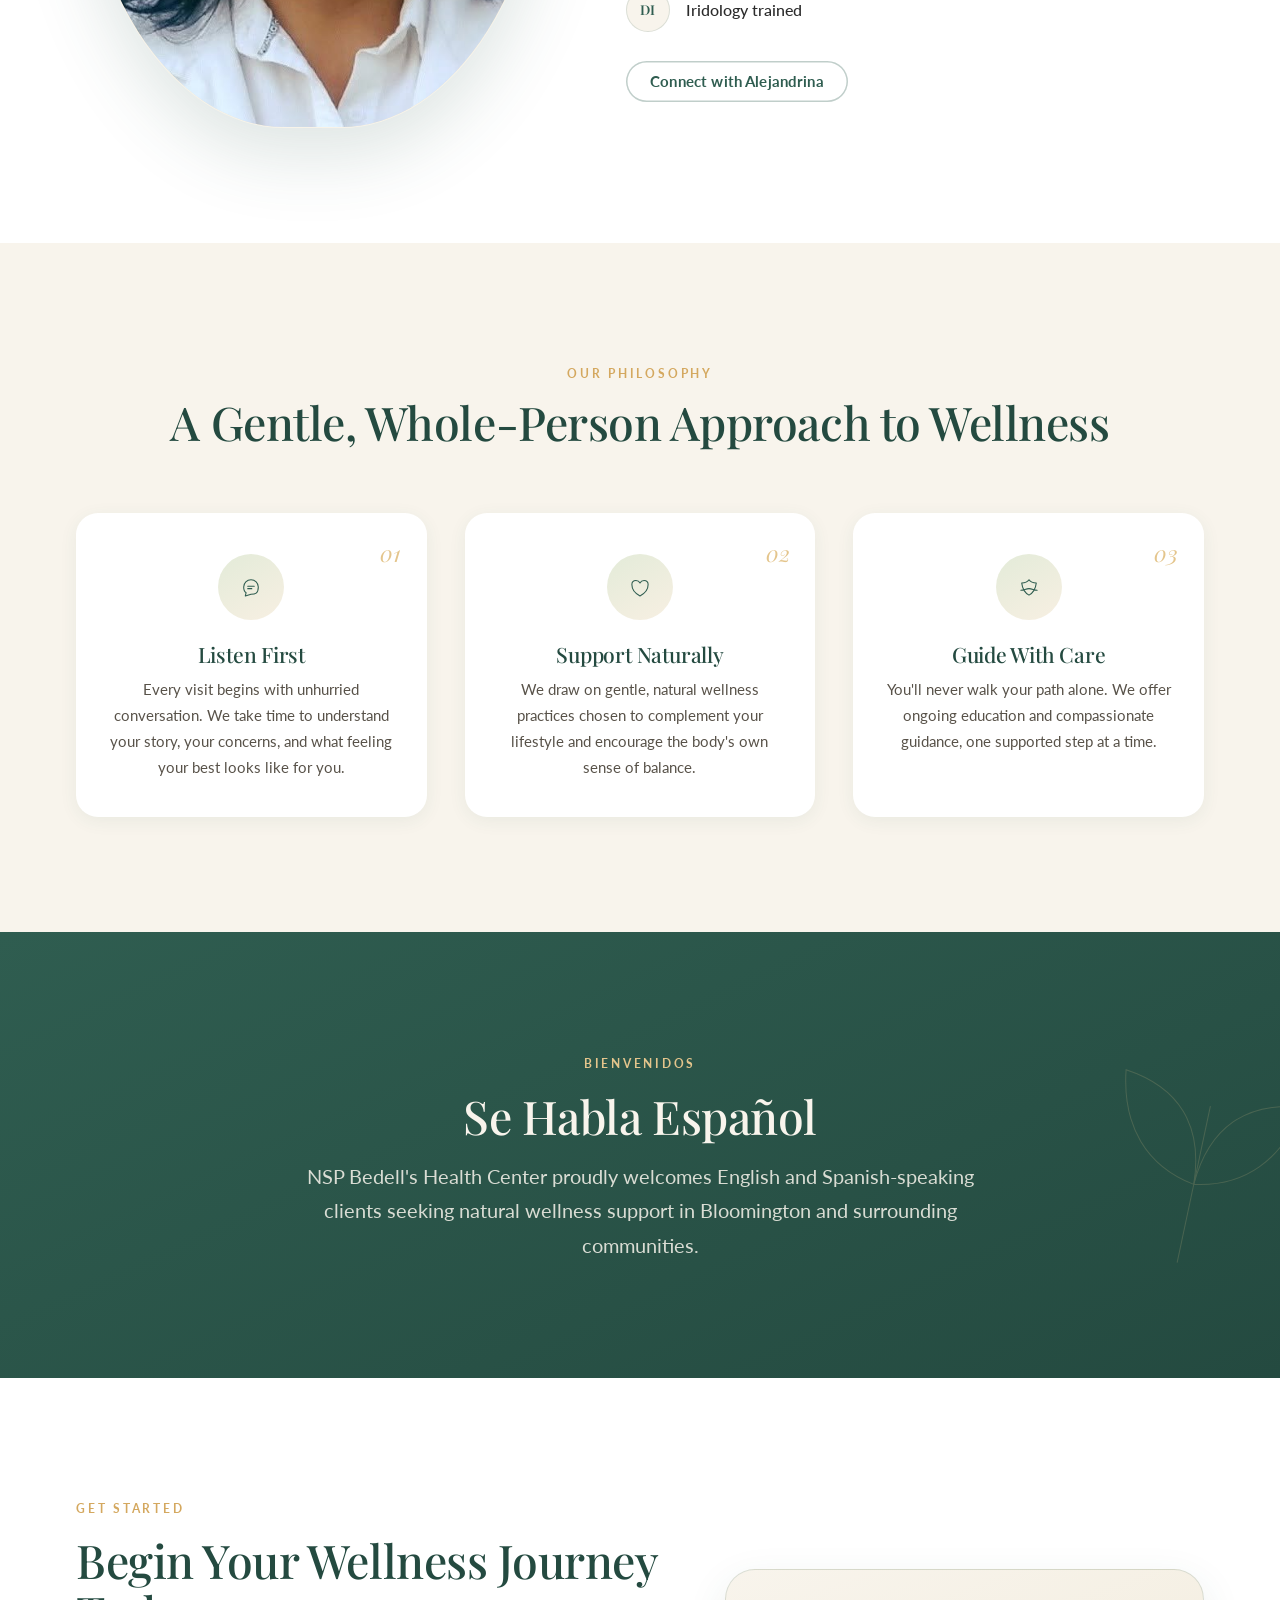
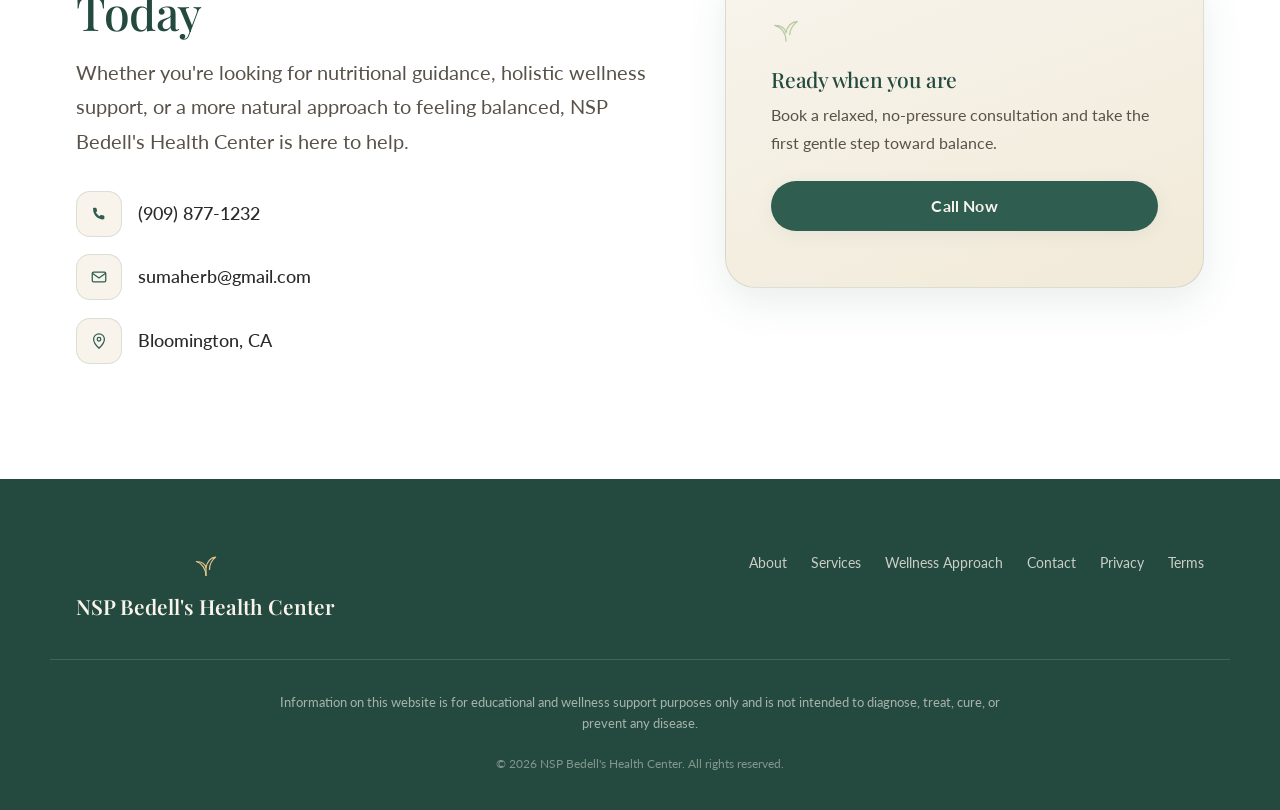
==== commit 7e56c0a1: "Replace all booking CTAs with Call Now until calendar is approved Removes the three "Schedule a Cons" ====
--- a/index.html
+++ b/index.html
@@ -132,11 +132,7 @@
         designed to support the whole person: body, mind, and lifestyle.
       </p>
       <div class="hero-actions reveal" data-reveal data-delay="3">
-        <button class="btn btn-solid btn-lg" data-booking>
-          Schedule a Consultation
-          <svg viewBox="0 0 16 16" width="16" height="16" fill="none" aria-hidden="true"><path d="M3 8h10M9 4l4 4-4 4" stroke="currentColor" stroke-width="1.5" stroke-linecap="round" stroke-linejoin="round"/></svg>
-        </button>
-        <a href="tel:+19098771232" class="btn btn-outline btn-lg">
+        <a href="tel:+19098771232" class="btn btn-solid btn-lg">
           <svg viewBox="0 0 16 16" width="15" height="15" fill="none" aria-hidden="true"><path d="M3 4c0 5 4 9 9 9 .6 0 1-.5 1-1v-1.4c0-.4-.3-.8-.7-.9l-2-.5c-.4-.1-.8 0-1 .4l-.4.6C7.5 9.8 6.2 8.5 5.4 7l.6-.4c.4-.2.5-.6.4-1l-.5-2C5.8 3.3 5.4 3 5 3H3.6C2.7 3 2 3.6 3 4Z" fill="currentColor"/></svg>
           Call (909) 877-1232
         </a>
@@ -245,7 +241,7 @@
       <article class="card card-cta reveal" data-reveal data-delay="5">
         <h3>Not sure where to begin?</h3>
         <p>That's perfectly okay. We'll listen first and help you find a gentle, natural starting point that feels right for you.</p>
-        <button class="btn btn-solid btn-sm" data-booking>Schedule a Consultation</button>
+        <a href="tel:+19098771232" class="btn btn-solid btn-sm">Call Now</a>
       </article>
     </div>
   </div>
@@ -380,11 +376,7 @@
       </span>
       <h3>Ready when you are</h3>
       <p>Book a relaxed, no-pressure consultation and take the first gentle step toward balance.</p>
-      <button class="btn btn-solid btn-lg full" data-booking>
-        Schedule a Consultation
-        <svg viewBox="0 0 16 16" width="16" height="16" fill="none" aria-hidden="true"><path d="M3 8h10M9 4l4 4-4 4" stroke="currentColor" stroke-width="1.5" stroke-linecap="round" stroke-linejoin="round"/></svg>
-      </button>
-      <a href="tel:+19098771232" class="btn btn-outline btn-lg full">Call Now</a>
+      <a href="tel:+19098771232" class="btn btn-solid btn-lg full">Call Now</a>
     </div>
   </div>
 </section>
